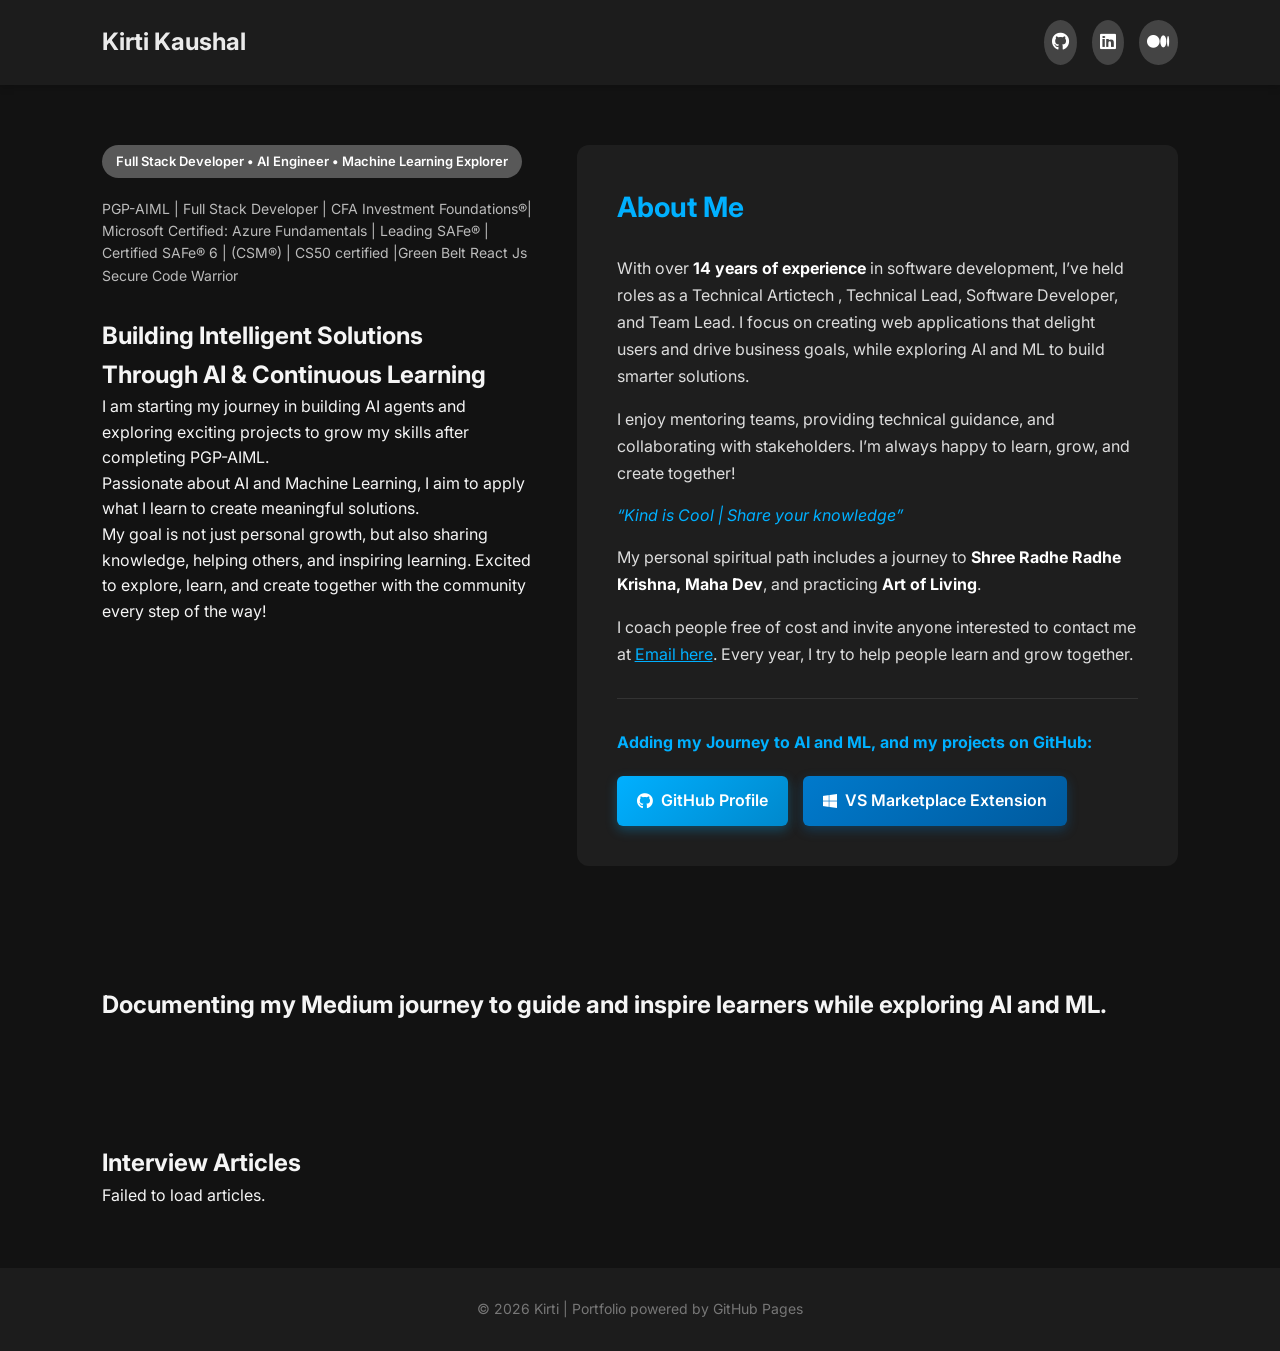
==== index.html @ 53bd402a "Fix formatting issues in index.html paragraphs" ====
<!DOCTYPE html>
<html lang="en">
<head>
<meta charset="UTF-8">
  <meta name="viewport" content="width=device-width, initial-scale=1.0">
  
  <title>Kirti Kaushal | AI & ML Portfolio | PGP-AIML | Full Stack Developer</title>
  
  <!-- SEO Meta Tags -->
  <meta name="description" content="Kirti Kaushal – AI & ML enthusiast, PGP-AIML graduate, and Full Stack Developer. Exploring AI agents, web development, and helping others grow through knowledge sharing.">
  <meta name="keywords" content="AI, Machine Learning, PGP-AIML, Full Stack Developer, Web Development, Technical Lead, Mentorship, Kirti Kaushal, AI Projects, Medium Articles, CFA, Azure, Agile, Learning">
  <meta name="author" content="Kirti Kaushal">

  <!-- Open Graph / Social Media -->
  <meta property="og:title" content="Kirti Kaushal | AI & ML Portfolio">
  <meta property="og:description" content="Exploring AI and ML, building intelligent solutions, sharing knowledge, and helping others grow.">
  <meta property="og:type" content="website">
  <meta property="og:url" content="https://kirti.github.io/">
  <meta property="og:image" content="https://avatars.githubusercontent.com/u/119587?s=400&u=dc7ab57f514e2fbb6afa2cd9409fa76d24c3a8d2&v=4">

  <!-- Twitter Card -->
  <meta name="twitter:card" content="summary_large_image">
  <meta name="twitter:title" content="Kirti Kaushal | AI & ML Portfolio">
  <meta name="twitter:description" content="Exploring AI and ML, building intelligent solutions, sharing knowledge, and helping others grow.">
  <meta name="twitter:image" content="https://avatars.githubusercontent.com/u/119587?s=400&u=dc7ab57f514e2fbb6afa2cd9409fa76d24c3a8d2&v=4">

  <!-- Google Fonts -->
  <link href="https://fonts.googleapis.com/css2?family=Inter:wght@300;400;600;700&display=swap" rel="stylesheet">

  <!-- Font Awesome for Icons -->
  <link rel="stylesheet" href="https://cdnjs.cloudflare.com/ajax/libs/font-awesome/6.5.0/css/all.min.css">

  <!-- Favicon -->
  <link rel="icon" href="favicon.ico" type="image/x-icon">

  <!-- Canonical URL -->
  <link rel="canonical" href="https://kirti.github.io/">
  <link rel="stylesheet" href="style.css">
</head>
<body>

<header>
  <h1>Kirti Kaushal</h1>
  <div class="social-icons">
    <a href="https://github.com/kirti" target="_blank"><i class="fab fa-github"></i></a>
    <a href="https://www.linkedin.com/in/kirti3/" target="_blank"><i class="fab fa-linkedin"></i></a>
    <a href="https://medium.com/@kirtikau" target="_blank"><i class="fab fa-medium"></i></a>
  </div>
</header>

<!-- TOP SPLIT SECTION -->
<section class="top-section">

  <!-- LEFT SIDE: Certifications / Intro -->
  <div class="left-side">
    <div class="hero-badge"> Full Stack Developer • AI Engineer • Machine Learning Explorer</div>
    <div class="hero-subtitle">PGP-AIML | Full Stack Developer | CFA Investment Foundations®| Microsoft Certified: Azure Fundamentals | Leading SAFe® | Certified SAFe® 6 | (CSM®) | CS50 certified |Green Belt React Js Secure Code Warrior</div>
   <h2>
      Building Intelligent Solutions<br>
      Through AI & Continuous Learning
    </h2>
    <p>
      I am starting my journey in building AI agents and exploring exciting projects to grow my skills after completing PGP-AIML. </p>
      <p>Passionate about AI and Machine Learning, I aim to apply what I learn to create meaningful solutions.</p>
      <p>My goal is not just personal growth, but also sharing knowledge, helping others, and inspiring learning. 
        Excited to explore, learn, and create together with the community every step of the way!</p> 
  </div>

  <!-- RIGHT SIDE: About Me -->
  <div class="right-side about-section">
    <h2>About Me</h2>
    <p>With over <strong>14 years of experience</strong> in software development, I’ve held roles as a Technical Artictech , Technical Lead, Software Developer, and Team Lead. I focus on creating web applications that delight users and drive business goals, while exploring AI and ML to build smarter solutions.</p>
    
    <p>I enjoy mentoring teams, providing technical guidance, and collaborating with stakeholders. I’m always happy to learn, grow, and create together!</p>

    <p class="quote">“Kind is Cool | Share your knowledge”</p>

    <p>My personal spiritual path includes a journey to <strong>Shree Radhe Radhe Krishna, Maha Dev</strong>, and practicing <strong>Art of Living</strong>. </p>
    <p>I coach people free of cost and invite anyone interested to contact me at <a href="mailto:kirtikau30@gmail.com" style="color:#00b0ff;">Email here</a>. Every year, I try to help people learn and grow together.</p>

    <div style="margin-top: 30px; padding-top: 30px; border-top: 1px solid #333;">
        <p style="margin-bottom: 20px; color: #ddd;">
            <strong style="color: #00b0ff;">Adding my Journey to AI and ML, and my projects on GitHub:</strong>
        </p>
        <div style="display: flex; gap: 15px; flex-wrap: wrap;">
            <a href="https://github.com/kirti" target="_blank" style="
                display: inline-flex;
                align-items: center;
                gap: 8px;
                padding: 12px 20px;
                background: linear-gradient(135deg, #00b0ff, #0088cc);
                color: white;
                text-decoration: none;
                border-radius: 6px;
                font-weight: 600;
                transition: 0.3s ease;
                box-shadow: 0 4px 12px rgba(0, 176, 255, 0.3);
            " 
            onmouseover="this.style.transform='translateY(-3px)'; this.style.boxShadow='0 6px 16px rgba(0, 176, 255, 0.5)';"
            onmouseout="this.style.transform='translateY(0)'; this.style.boxShadow='0 4px 12px rgba(0, 176, 255, 0.3)';">
                <i class="fab fa-github"></i> GitHub Profile
            </a>
            <a href="https://marketplace.visualstudio.com/publishers/kirti3" target="_blank" style="
                display: inline-flex;
                align-items: center;
                gap: 8px;
                padding: 12px 20px;
                background: linear-gradient(135deg, #007acc, #005a9e);
                color: white;
                text-decoration: none;
                border-radius: 6px;
                font-weight: 600;
                transition: 0.3s ease;
                box-shadow: 0 4px 12px rgba(0, 122, 204, 0.3);
            "
            onmouseover="this.style.transform='translateY(-3px)'; this.style.boxShadow='0 6px 16px rgba(0, 122, 204, 0.5)';"
            onmouseout="this.style.transform='translateY(0)'; this.style.boxShadow='0 4px 12px rgba(0, 122, 204, 0.3)';">
                <i class="fab fa-windows"></i> VS Marketplace Extension
            </a>
        </div>
    </div>
   

  </div>

</section>

<section id="medium2">
  <h2>Documenting my Medium journey to guide and inspire learners while exploring AI and ML.
 </h2>
  <div class="articles" id="articles-learning">
    
  </div>
</section>

<!-- MEDIUM ARTICLES SECTION -->
<section id="medium">
  <h2>Interview Articles</h2>
  <div class="articles" id="articles">
    <div class="article-card">
      <h3><a href="https://kirtikau.medium.com/list/100-days-of-javascript-interview-prep-a-beginners-journey-6d895127c989" target="_blank">100 Days of JavaScript: Interview Prep - A Beginner's Journey</a></h3>
      <p>Published on: 20 Mar 2026</p>
    </div>
    <div class="article-card">
      <h3><a href="https://kirtikau.medium.com/list/explore-openai-chatgpt-nextjs-the-react-framework-953da44e71ce" target="_blank">Explore OpenAI ChatGPT and Next.js: The React Framework</a></h3>
      <p>Published on: 18 Mar 2026</p>
    </div>
  </div>
</section>

<footer>
  © 2026 Kirti | Portfolio powered by GitHub Pages
</footer>

<script>
  // Fetch Medium Articles via RSS2JSON
  fetch("https://api.rss2json.com/v1/api.json?rss_url=https://medium.com/feed/@kirtikau")
  .then(response => response.json())
  .then(data => {
    const container = document.getElementById("articles-learning");
    container.innerHTML = "";
    data.items.slice(0,5).forEach(post => {
      const article = document.createElement("div");
      article.classList.add("article-card");
      article.innerHTML = `
        <h3>${post.title}</h3>
        <p>${new Date(post.pubDate).toLocaleDateString()}</p>
        <a href="${post.link}" target="_blank">Read on Medium</a>
      `;
      container.appendChild(article);
    });
  })
  .catch(err => {
    document.getElementById("articles").innerHTML = "<p>Failed to load articles.</p>";
    console.log(err);
  });
</script>
</body>
</html>
---- style.css ----
* {
    margin: 0;
    padding: 0;
    box-sizing: border-box;
    font-family: 'Inter', sans-serif;
  }

  body {
    background-color: #121212;
    color: #f5f5f5;
    line-height: 1.6;
  }

  header {
    padding: 20px 8%;
    background: #1c1c1c;
    display: flex;
    justify-content: space-between;
    align-items: center;
    box-shadow: 0 2px 8px rgba(0,0,0,0.2);
  }

  header h1 {
    font-size: 24px;
    color: #eaeaea;
  }

  .social-icons {
    display: flex;
    gap: 15px;
  }

  .social-icons a {
    font-size: 18px;
    color: white;
    background: #444;
    padding: 8px;
    border-radius: 50%;
    transition: 0.3s ease;
  }

  .social-icons a:hover {
    background: #00b0ff;
    transform: scale(1.1);
  }

  /* SPLIT HERO + ABOUT */
  .top-section {
    display: flex;
    flex-wrap: wrap;
    padding: 60px 8%;
    gap: 40px;
  }

  .left-side {
    flex: 1;
    min-width: 280px;
  }

  .right-side {
    flex: 1.2;
    min-width: 300px;
    background: #1e1e1e;
    border-radius: 12px;
    padding: 40px;
  }

  .hero-badge {
    display: inline-block;
    background: #585858;
    color: #fff;
    padding: 6px 14px;
    font-size: 13px;
    border-radius: 20px;
    margin-bottom: 20px;
    font-weight: 600;
  }

  .hero h2 {
    font-size: 32px;
    margin-bottom: 20px;
    color: #00b0ff;
  }

  .hero p {
    font-size: 16px;
    color: #ddd;
    margin-bottom: 30px;
  }

  .about-section h2 {
    font-size: 28px;
    margin-bottom: 25px;
    color: #00b0ff;
  }

  .about-section p {
    font-size: 16px;
    color: #ddd;
    margin-bottom: 15px;
    line-height: 1.7;
  }

  .about-section strong {
    color: #fff;
  }

  .about-section .quote {
    font-style: italic;
    color: #00b0ff;
    margin: 15px 0;
  }

  /* MEDIUM ARTICLES */
  #medium, #medium2 {
    padding: 60px 8%;
  }

  #medium .articles, #medium2 .articles {
    display: grid;
    grid-template-columns: repeat(auto-fit, minmax(250px, 1fr));
    gap: 20px;
  }

  .article-card {
    background: #1e1e1e;
    padding: 20px;
    border-radius: 10px;
    transition: 0.3s;
    display: flex;
    flex-direction: column;
    justify-content: space-between;
  }

  .article-card:hover {
    transform: translateY(-5px);
    background: #262626;
  }

  .article-card h3 {
    font-size: 18px;
    margin-bottom: 10px;
    color: #fff;
  }
  .hero-subtitle {
        font-size: 14px;
        color: #bbb;
        margin-bottom: 30px;
        line-height: 1.6;
        font-weight: 400;
    }

  .article-card p {
    font-size: 14px;
    color: #ccc;
  }

  .article-card a {
    color: #00b0ff;
    text-decoration: none;
    font-weight: 500;
    margin-top: 10px;
  }

  footer {
    text-align: center;
    padding: 30px;
    background: #1c1c1c;
    font-size: 14px;
    color: #777;
  }

  @media(max-width: 900px){
    .top-section {
      flex-direction: column;
    }
    .right-side, .left-side {
      flex: 1 1 100%;
    }
  }
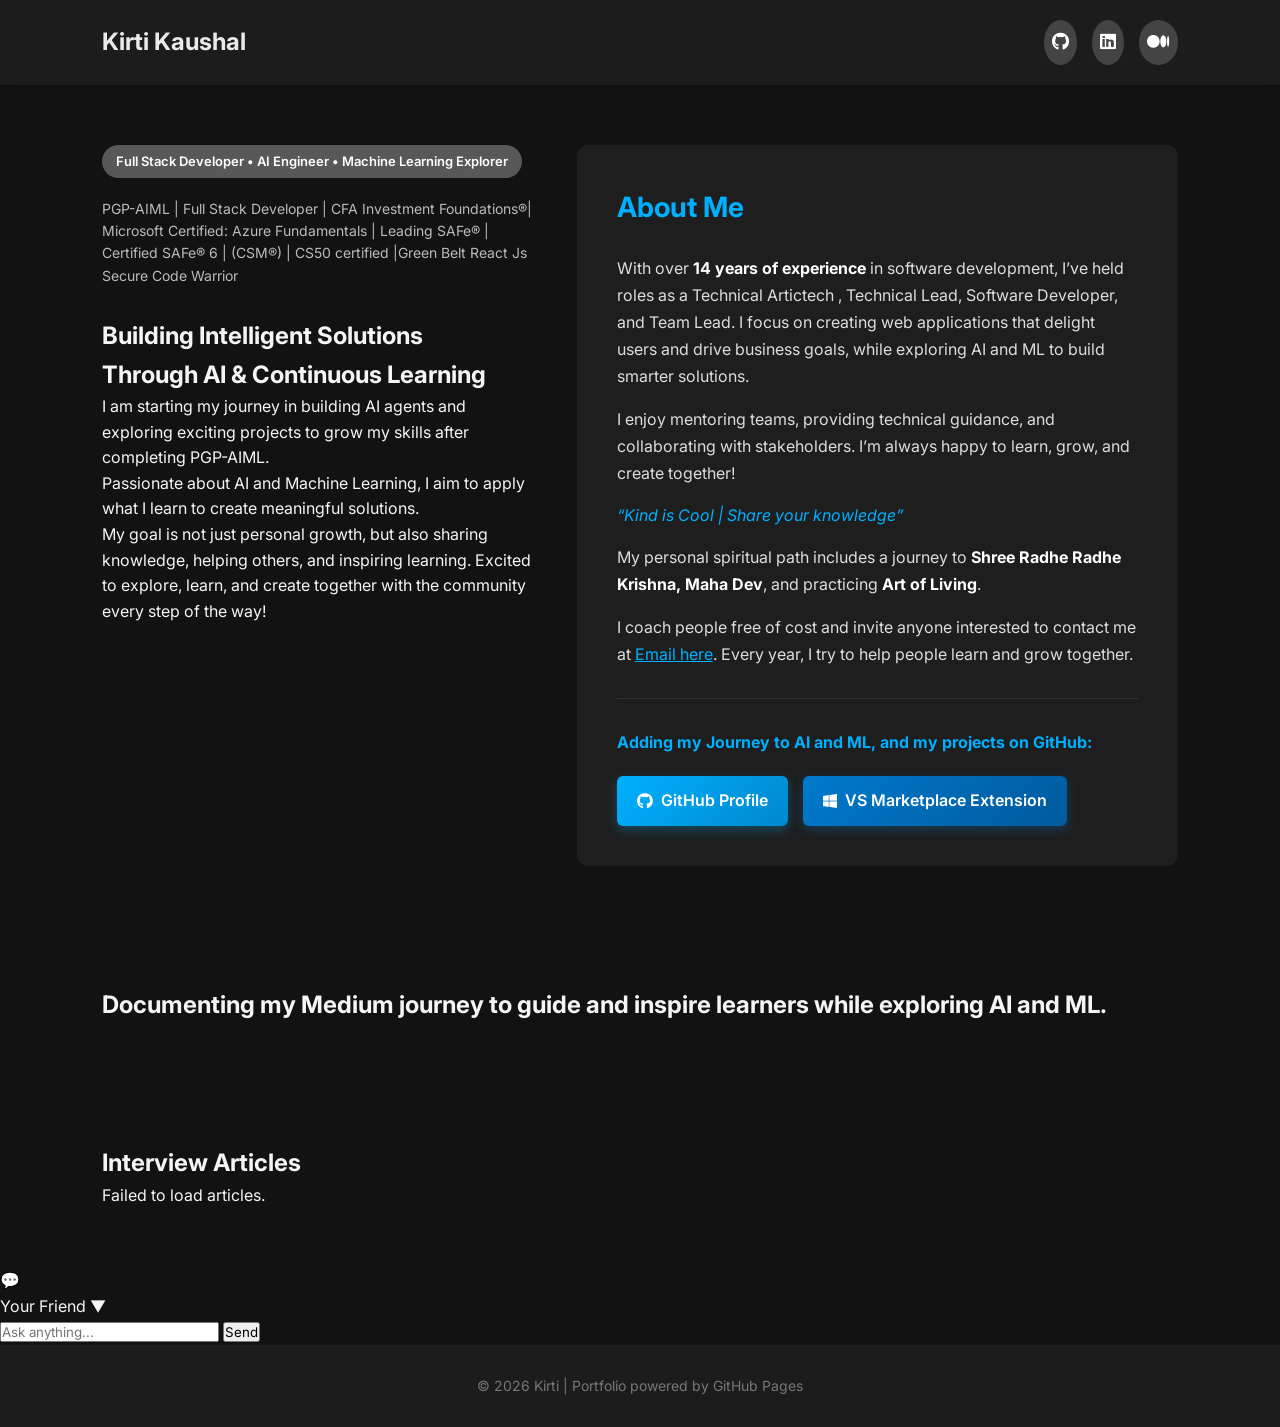
==== commit 95330a64: "Implement chat feature with button and popup Added a floating chat button and chat popup for user in" ====
--- a/index.html
+++ b/index.html
@@ -147,33 +147,27 @@
     </div>
   </div>
 </section>
+   <!-- Floating Chat Button -->
+  <div id="chat-button" onclick="toggleChat()">
+    💬
+  </div>
+
+  <!-- Chat Popup -->
+  <div id="chat-popup" class="chat-popup hidden">
+    <div class="chat-header" onclick="toggleChat()">
+      Your Friend  <span id="toggle-symbol">▼</span>
+    </div>
+    <div class="chat-body" id="chat-body"></div>
+    <div class="chat-input">
+      <input type="text" id="user-input" placeholder="Ask anything..." />
+      <button onclick="sendMessage()">Send</button>
+    </div>
+  </div>
 
 <footer>
   © 2026 Kirti | Portfolio powered by GitHub Pages
 </footer>
+<script src="script.js"></script>
 
-<script>
-  // Fetch Medium Articles via RSS2JSON
-  fetch("https://api.rss2json.com/v1/api.json?rss_url=https://medium.com/feed/@kirtikau")
-  .then(response => response.json())
-  .then(data => {
-    const container = document.getElementById("articles-learning");
-    container.innerHTML = "";
-    data.items.slice(0,5).forEach(post => {
-      const article = document.createElement("div");
-      article.classList.add("article-card");
-      article.innerHTML = `
-        <h3>${post.title}</h3>
-        <p>${new Date(post.pubDate).toLocaleDateString()}</p>
-        <a href="${post.link}" target="_blank">Read on Medium</a>
-      `;
-      container.appendChild(article);
-    });
-  })
-  .catch(err => {
-    document.getElementById("articles").innerHTML = "<p>Failed to load articles.</p>";
-    console.log(err);
-  });
-</script>
 </body>
 </html>
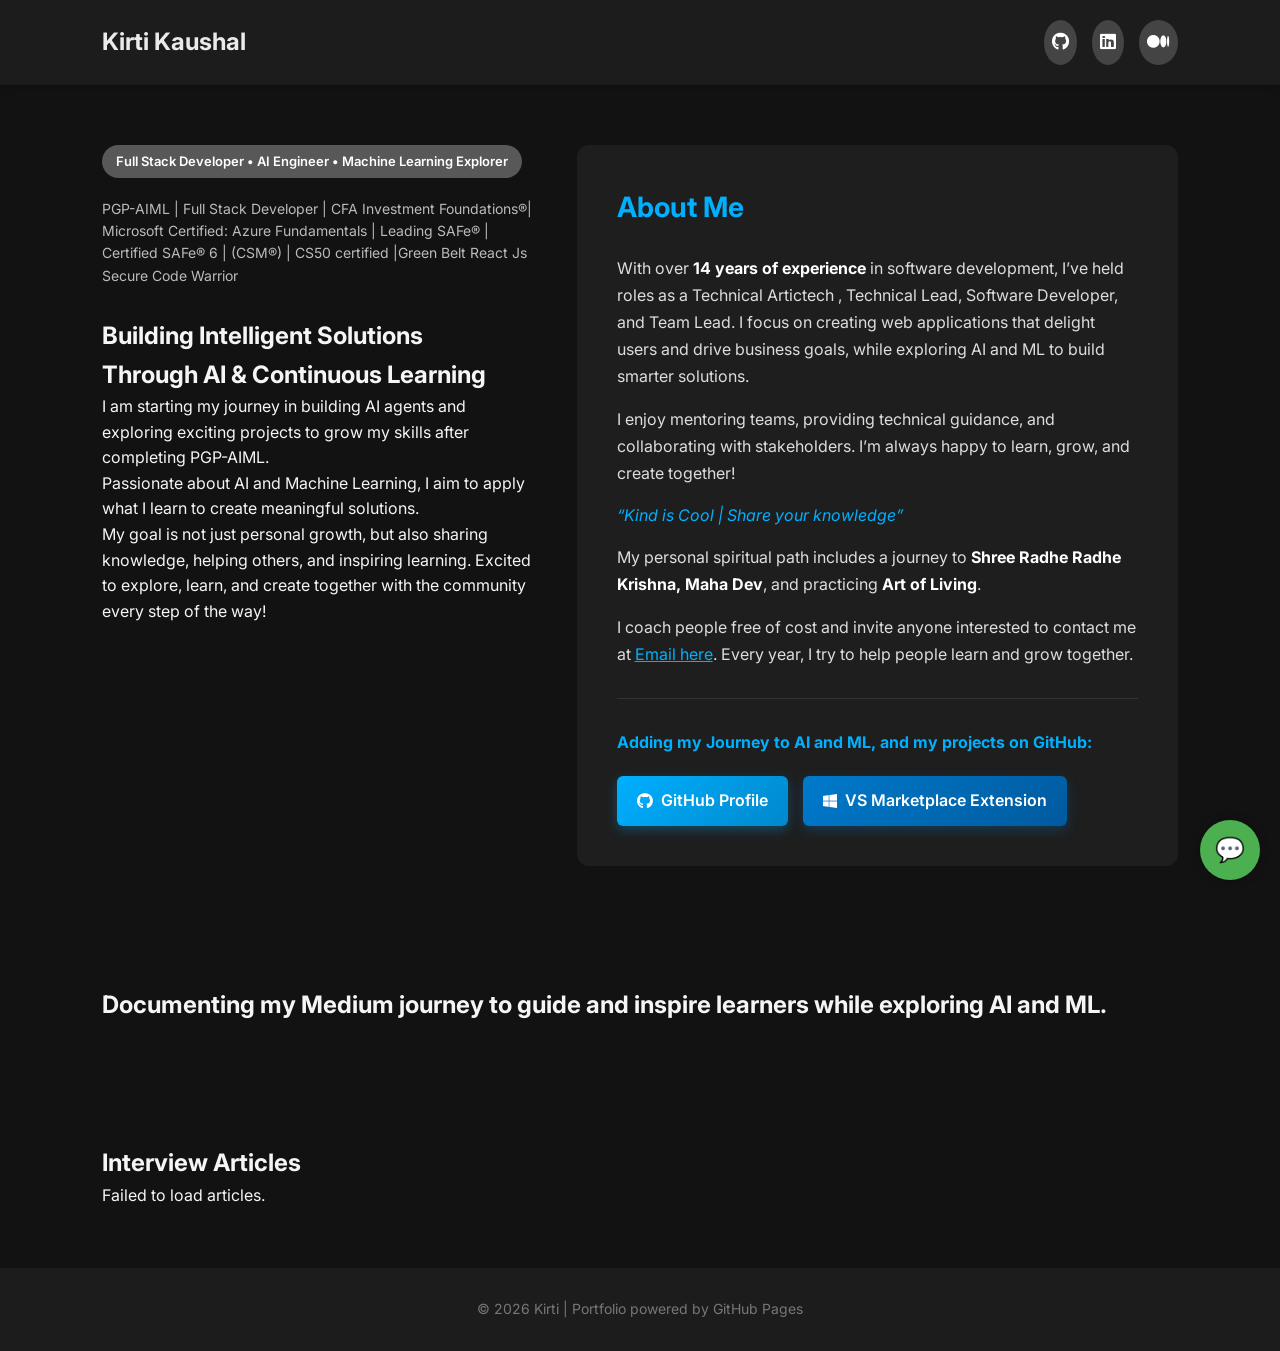
==== commit 5bc48adf: "Update chat header text to include '(Ask)'" ====
--- a/index.html
+++ b/index.html
@@ -155,7 +155,7 @@
   <!-- Chat Popup -->
   <div id="chat-popup" class="chat-popup hidden">
     <div class="chat-header" onclick="toggleChat()">
-      Your Friend  <span id="toggle-symbol">▼</span>
+      Your Friend(Ask)  <span id="toggle-symbol">▼</span>
     </div>
     <div class="chat-body" id="chat-body"></div>
     <div class="chat-input">
--- a/style.css
+++ b/style.css
@@ -179,3 +179,95 @@
       flex: 1 1 100%;
     }
   }
+  /* Floating Button */
+#chat-button {
+  position: fixed;
+  bottom: 20px;
+  right: 20px;
+  width: 60px;
+  height: 60px;
+  background-color: #4CAF50;
+  color: white;
+  border-radius: 50%;
+  text-align: center;
+  line-height: 60px;
+  font-size: 24px;
+  cursor: pointer;
+  box-shadow: 0 0 10px rgba(0,0,0,0.3);
+  z-index: 9999;
+}
+
+/* Chat Popup */
+.chat-popup {
+  position: fixed;
+  bottom: 90px; /* Above the button */
+  right: 20px;
+  width: 300px;
+  border: 1px solid #ccc;
+  background: white;
+  box-shadow: 0 0 10px rgba(0,0,0,0.3);
+  font-family: Arial, sans-serif;
+  border-radius: 10px 10px 0 0;
+  z-index: 9999;
+  display: flex;
+  flex-direction: column;
+}
+
+/* Hidden by default */
+.hidden {
+  display: none;
+}
+
+.chat-header {
+  background: #4CAF50;
+  color: white;
+  padding: 10px;
+  cursor: pointer;
+  user-select: none;
+  border-radius: 10px 10px 0 0;
+}
+
+.chat-body {
+  max-height: 250px;
+  overflow-y: auto;
+  padding: 10px;
+  border-top: 1px solid #ccc;
+  border-bottom: 1px solid #ccc;
+}
+
+.chat-input {
+  display: flex;
+  padding: 5px;
+  border-top: 1px solid #ccc;
+}
+
+.chat-input input {
+  flex: 1;
+  padding: 5px;
+  border-radius: 5px;
+  border: 1px solid #ccc;
+}
+
+.chat-input button {
+  padding: 5px 10px;
+  margin-left: 5px;
+  border-radius: 5px;
+  border: none;
+  background-color: #4CAF50;
+  color: white;
+  cursor: pointer;
+}
+
+.chat-input button:hover {
+  background-color: #45a049;
+}
+
+.user-msg { 
+  color: blue; 
+  margin: 5px 0; 
+}
+
+.ai-msg { 
+  color: green; 
+  margin: 5px 0; 
+}
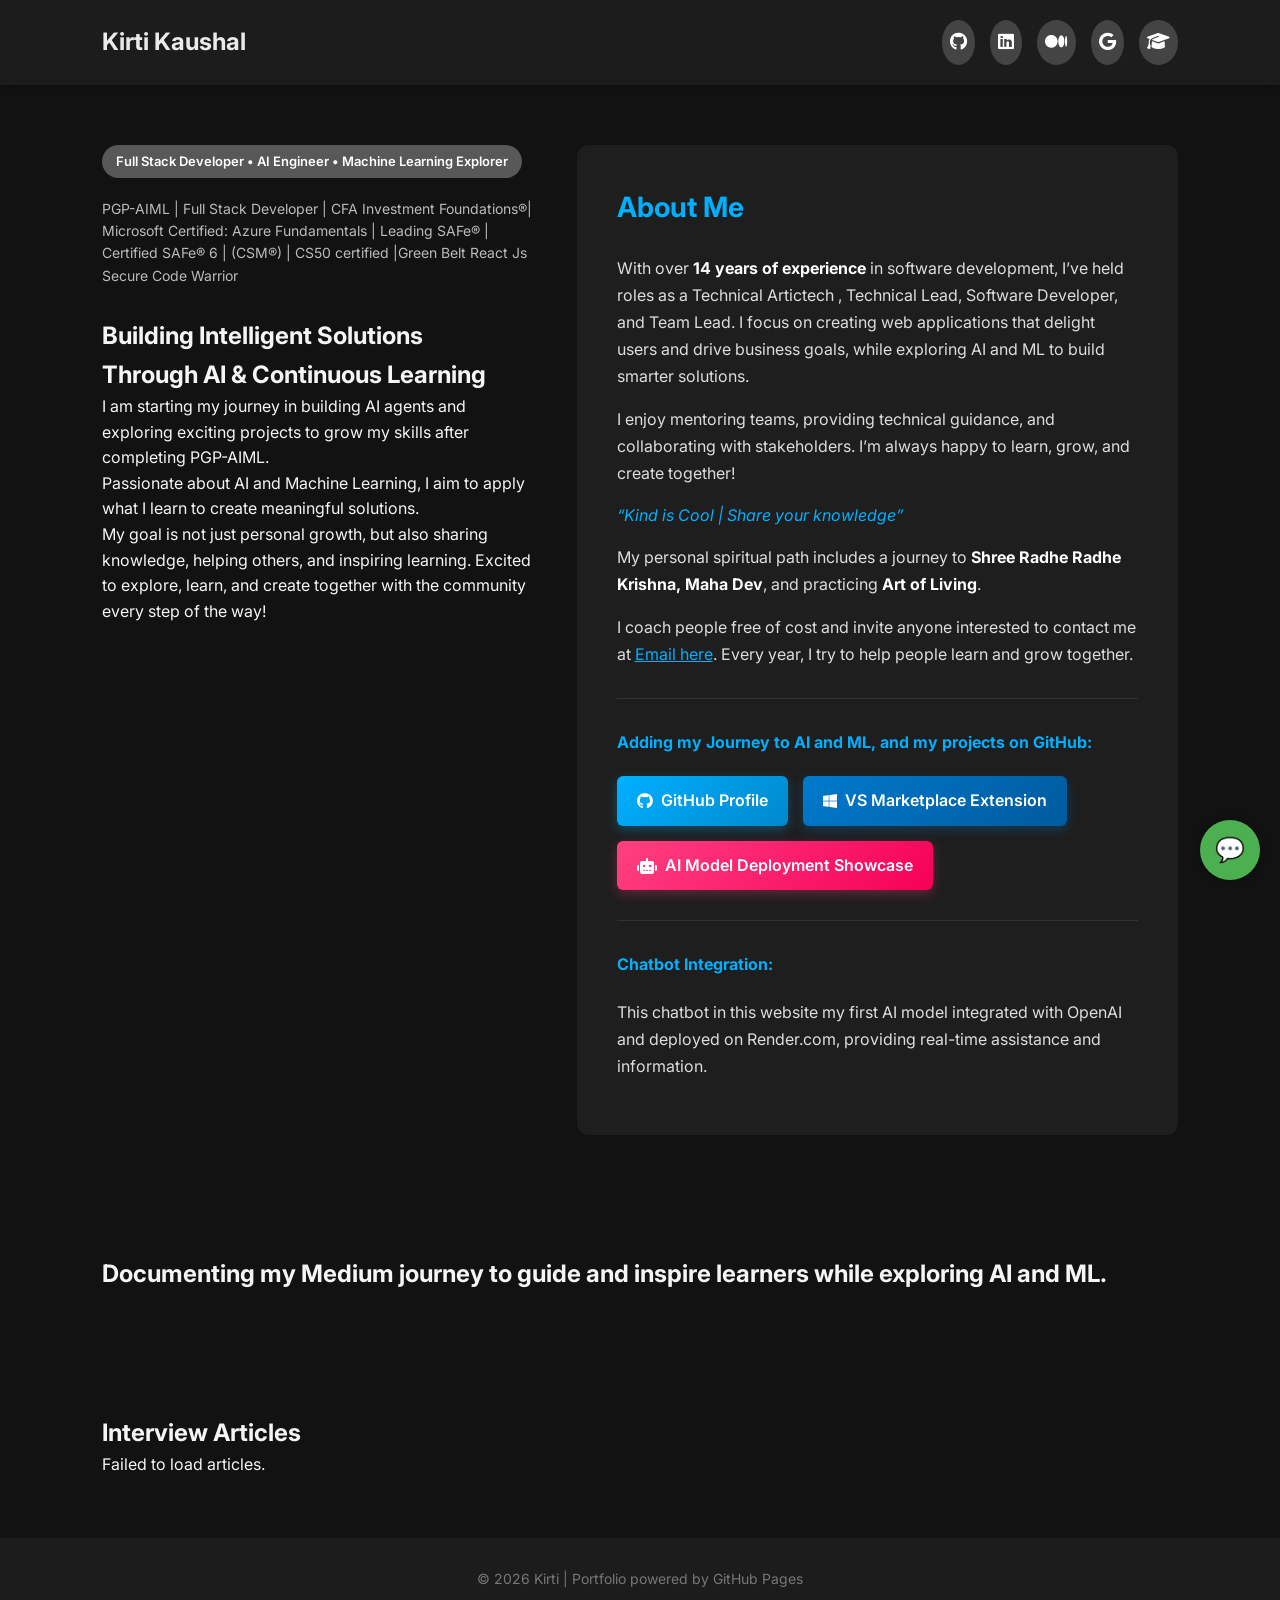
==== commit 76140aae: "Enhance social icons with aria-labels and new links Added aria-labels for accessibility and included" ====
--- a/index.html
+++ b/index.html
@@ -42,9 +42,13 @@
 <header>
   <h1>Kirti Kaushal</h1>
   <div class="social-icons">
-    <a href="https://github.com/kirti" target="_blank"><i class="fab fa-github"></i></a>
-    <a href="https://www.linkedin.com/in/kirti3/" target="_blank"><i class="fab fa-linkedin"></i></a>
-    <a href="https://medium.com/@kirtikau" target="_blank"><i class="fab fa-medium"></i></a>
+    <a href="https://github.com/kirti" target="_blank" aria-label="View my GitHub Profile"><i class="fab fa-github"></i></a>
+    <a href="https://www.linkedin.com/in/kirti3/" target="_blank" aria-label="View my LinkedIn Profile"><i class="fab fa-linkedin"></i></a>
+    <a href="https://medium.com/@kirtikau" target="_blank" aria-label="View my Medium Articles"><i class="fab fa-medium"></i></a>
+    <a href="https://g.dev/kirtikau" target="_blank" aria-label="View my Google Developer Profile"><i class="fab fa-google"></i></a>
+    <a href="https://olympus.mygreatlearning.com/eportfolio" target="_blank" aria-label="View my ePortfolio">
+    <i class="fas fa-graduation-cap"></i></a>
+
   </div>
 </header>
 
@@ -117,9 +121,32 @@
             onmouseout="this.style.transform='translateY(0)'; this.style.boxShadow='0 4px 12px rgba(0, 122, 204, 0.3)';">
                 <i class="fab fa-windows"></i> VS Marketplace Extension
             </a>
+
+            <a href="https://huggingface.co/spaces/kirti3/superkart-frontend" target="_blank" style="
+              display: inline-flex;
+              align-items: center;
+              gap: 8px;
+              padding: 12px 20px;
+              background: linear-gradient(135deg, #ff4081, #f50057);
+              color: white;
+              text-decoration: none;
+              border-radius: 6px;
+              font-weight: 600;
+              transition: 0.3s ease;
+              box-shadow: 0 4px 12px rgba(255, 64, 129, 0.3);
+            " 
+            onmouseover="this.style.transform='translateY(-3px)'; this.style.boxShadow='0 6px 16px rgba(255, 64, 129, 0.5)';"
+            onmouseout="this.style.transform='translateY(0)'; this.style.boxShadow='0 4px 12px rgba(255, 64, 129, 0.3)';">
+              <i class="fas fa-robot"></i> AI Model Deployment Showcase
+            </a>
         </div>
     </div>
-   
+  <div style="margin-top: 30px; padding-top: 30px; border-top: 1px solid #333;">
+    <p style="margin-bottom: 20px; color: #ddd;">
+      <strong style="color: #00b0ff;">Chatbot Integration:</strong>
+    </p>
+    <p>This chatbot in this website my first AI model integrated with OpenAI and deployed on Render.com, providing real-time assistance and information.</p>
+  </div>
 
   </div>
 
--- a/style.css
+++ b/style.css
@@ -267,7 +267,7 @@
   margin: 5px 0; 
 }
 
-.ai-msg { 
+.bot-msg { 
   color: green; 
   margin: 5px 0; 
 }
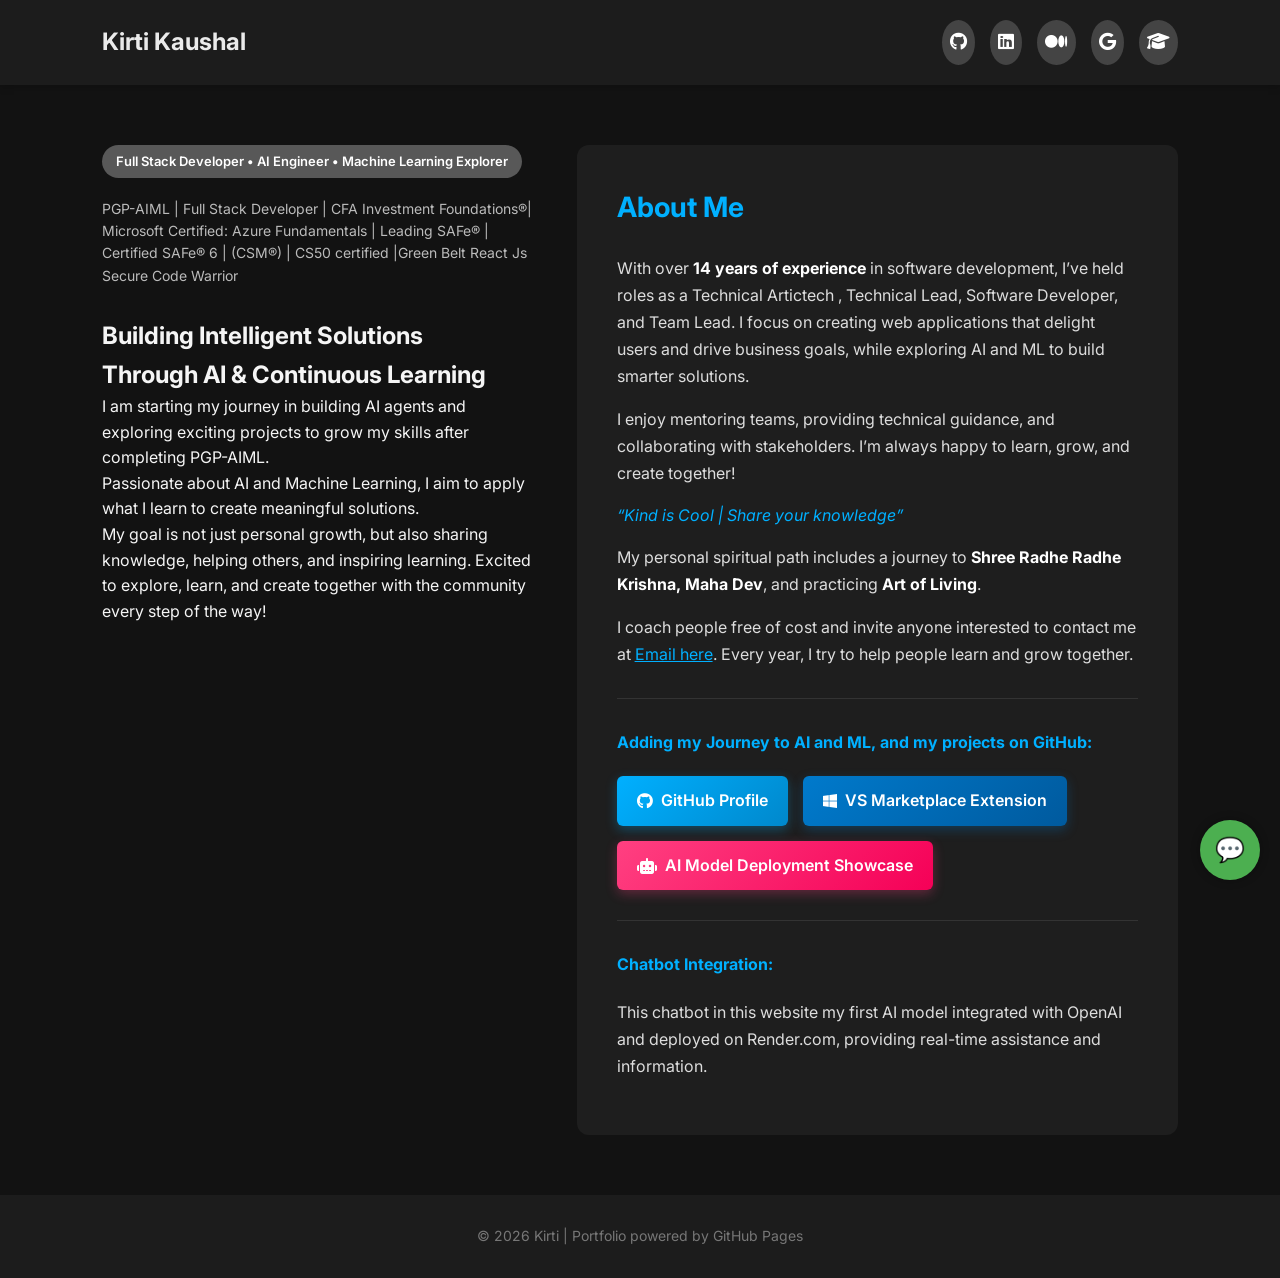
==== commit 98f81b6d: "Remove Medium articles section from index.html Removed Medium articles section and related content." ====
--- a/index.html
+++ b/index.html
@@ -152,28 +152,7 @@
 
 </section>
 
-<section id="medium2">
-  <h2>Documenting my Medium journey to guide and inspire learners while exploring AI and ML.
- </h2>
-  <div class="articles" id="articles-learning">
-    
-  </div>
-</section>
 
-<!-- MEDIUM ARTICLES SECTION -->
-<section id="medium">
-  <h2>Interview Articles</h2>
-  <div class="articles" id="articles">
-    <div class="article-card">
-      <h3><a href="https://kirtikau.medium.com/list/100-days-of-javascript-interview-prep-a-beginners-journey-6d895127c989" target="_blank">100 Days of JavaScript: Interview Prep - A Beginner's Journey</a></h3>
-      <p>Published on: 20 Mar 2026</p>
-    </div>
-    <div class="article-card">
-      <h3><a href="https://kirtikau.medium.com/list/explore-openai-chatgpt-nextjs-the-react-framework-953da44e71ce" target="_blank">Explore OpenAI ChatGPT and Next.js: The React Framework</a></h3>
-      <p>Published on: 18 Mar 2026</p>
-    </div>
-  </div>
-</section>
    <!-- Floating Chat Button -->
   <div id="chat-button" onclick="toggleChat()">
     💬
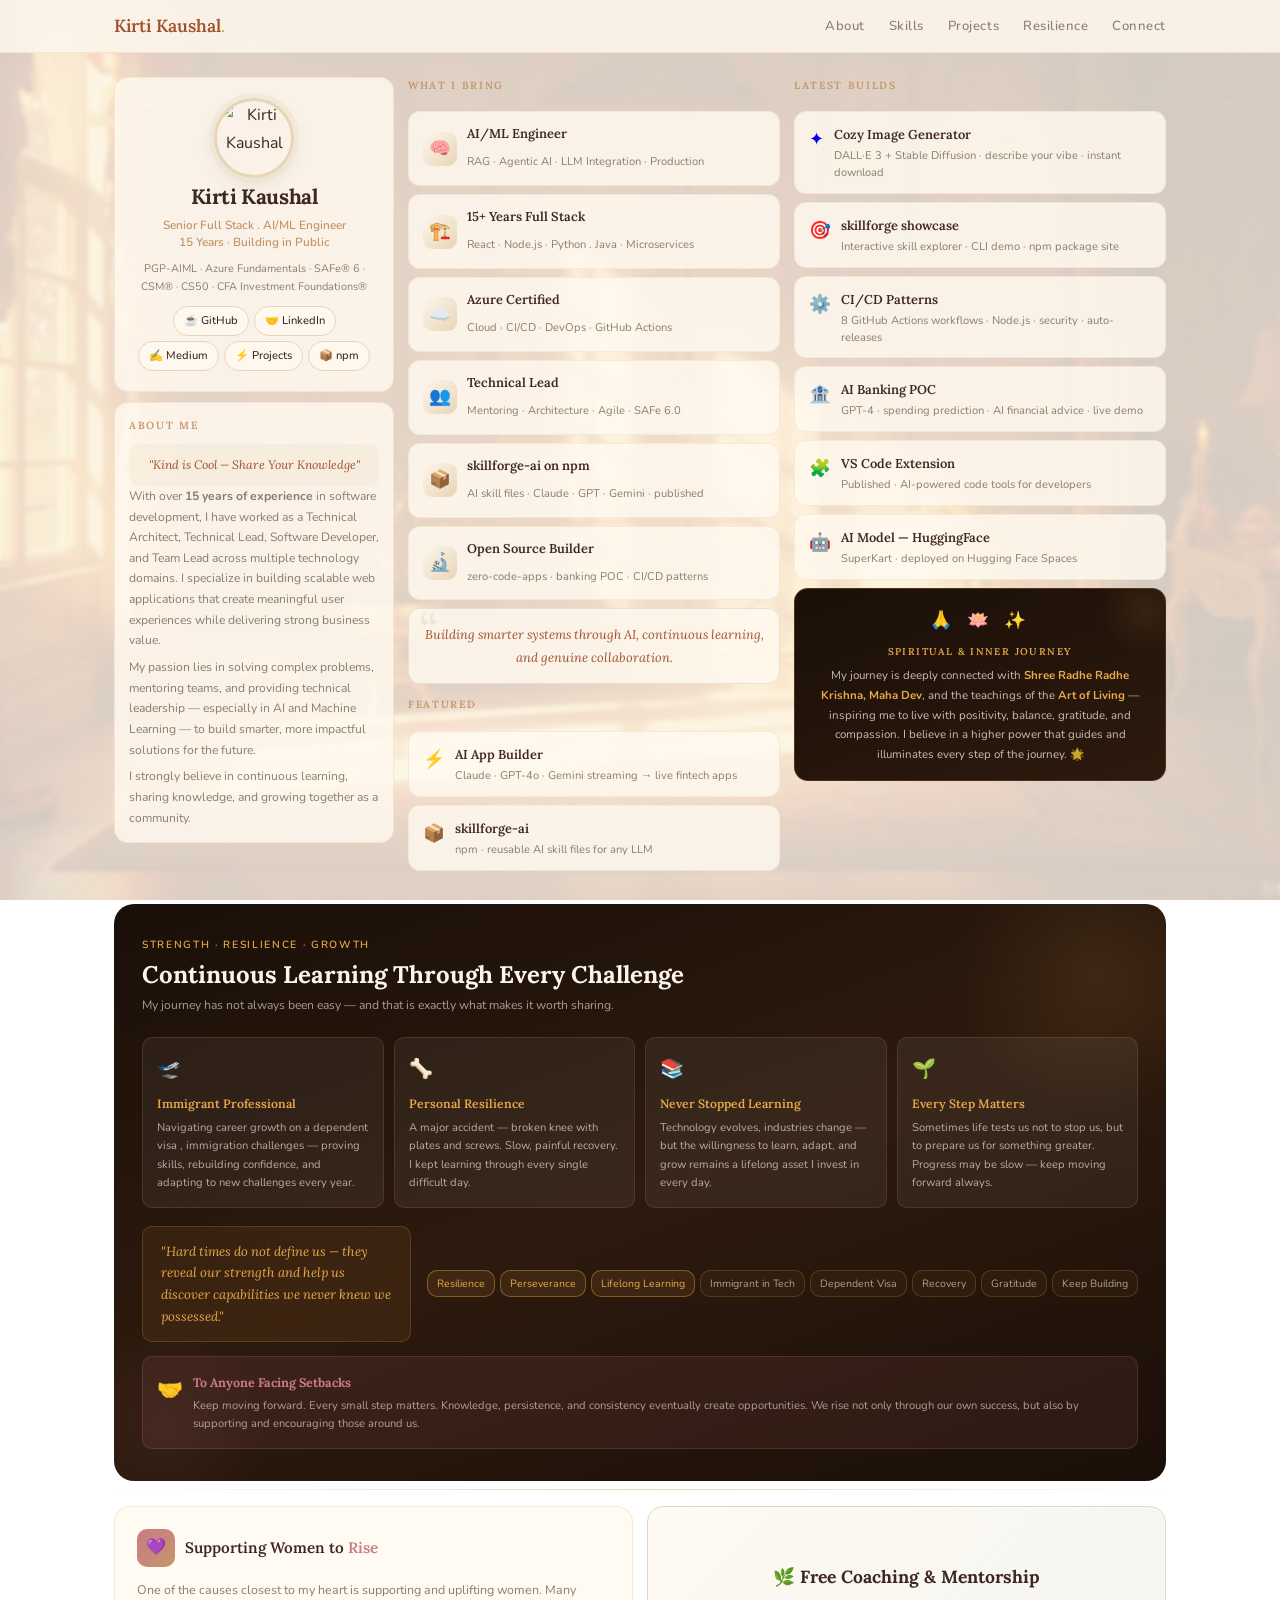
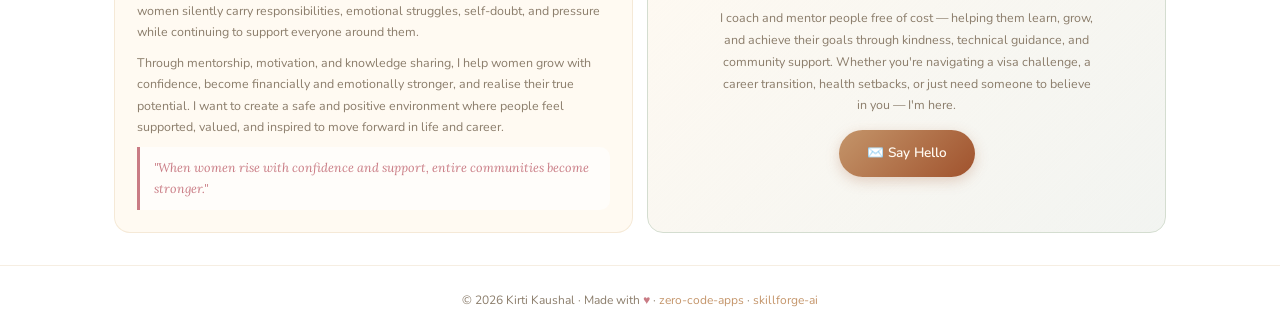
==== commit 3d8093aa: "Add files via upload" ====
--- a/index.html
+++ b/index.html
@@ -1,179 +1,401 @@
 <!DOCTYPE html>
 <html lang="en">
 <head>
-<meta charset="UTF-8">
+  <meta charset="UTF-8">
   <meta name="viewport" content="width=device-width, initial-scale=1.0">
-  
-  <title>Kirti Kaushal | AI & ML Portfolio | PGP-AIML | Full Stack Developer</title>
-  
-  <!-- SEO Meta Tags -->
-  <meta name="description" content="Kirti Kaushal – AI & ML enthusiast, PGP-AIML graduate, and Full Stack Developer. Exploring AI agents, web development, and helping others grow through knowledge sharing.">
-  <meta name="keywords" content="AI, Machine Learning, PGP-AIML, Full Stack Developer, Web Development, Technical Lead, Mentorship, Kirti Kaushal, AI Projects, Medium Articles, CFA, Azure, Agile, Learning">
-  <meta name="author" content="Kirti Kaushal">
-
-  <!-- Open Graph / Social Media -->
-  <meta property="og:title" content="Kirti Kaushal | AI & ML Portfolio">
-  <meta property="og:description" content="Exploring AI and ML, building intelligent solutions, sharing knowledge, and helping others grow.">
-  <meta property="og:type" content="website">
-  <meta property="og:url" content="https://kirti.github.io/">
-  <meta property="og:image" content="https://avatars.githubusercontent.com/u/119587?s=400&u=dc7ab57f514e2fbb6afa2cd9409fa76d24c3a8d2&v=4">
-
-  <!-- Twitter Card -->
-  <meta name="twitter:card" content="summary_large_image">
-  <meta name="twitter:title" content="Kirti Kaushal | AI & ML Portfolio">
-  <meta name="twitter:description" content="Exploring AI and ML, building intelligent solutions, sharing knowledge, and helping others grow.">
-  <meta name="twitter:image" content="https://avatars.githubusercontent.com/u/119587?s=400&u=dc7ab57f514e2fbb6afa2cd9409fa76d24c3a8d2&v=4">
-
-  <!-- Google Fonts -->
-  <link href="https://fonts.googleapis.com/css2?family=Inter:wght@300;400;600;700&display=swap" rel="stylesheet">
-
-  <!-- Font Awesome for Icons -->
-  <link rel="stylesheet" href="https://cdnjs.cloudflare.com/ajax/libs/font-awesome/6.5.0/css/all.min.css">
-
-  <!-- Favicon -->
-  <link rel="icon" href="favicon.ico" type="image/x-icon">
-
-  <!-- Canonical URL -->
-  <link rel="canonical" href="https://kirti.github.io/">
-  <link rel="stylesheet" href="style.css">
+  <title>Kirti Kaushal | Senior Full Stack . AI/ML Engineer · 15 Years</title>
+  <meta name="description" content="Senior AI/ML Engineer · Full Stack Developer · 15 Years · Building AI tools, npm packages, and open source projects. New Jersey, USA.">
+  <link rel="preconnect" href="https://fonts.googleapis.com">
+  <link rel="preconnect" href="https://fonts.gstatic.com" crossorigin>
+  <link href="https://fonts.googleapis.com/css2?family=Lora:ital,wght@0,400;0,500;0,600;0,700;1,400&family=Nunito:wght@300;400;500;600;700&display=swap" rel="stylesheet">
+  <style>
+    :root{
+      --cream:#FDF6EC;--warm:#FFF9F0;--latte:#E8D5B7;--caramel:#C4956A;
+      --cinnamon:#A0522D;--espresso:#3E2723;--honey:#E8A849;
+      --warm-gray:#8B7D6B;--rose:#C97B84;--sage:#A8B5A0;
+      --sage-light:#D4DDD0;--soft-shadow:rgba(62,39,35,0.08);
+    }
+    *{margin:0;padding:0;box-sizing:border-box;}
+    html{scroll-behavior:smooth;}
+    body{font-family:'Nunito',sans-serif;color:var(--espresso);line-height:1.8;overflow-x:hidden;}
+
+    .bg-fixed{position:fixed;inset:0;z-index:-2;background:url('cozy-bg.png') center/cover no-repeat fixed;}
+    .bg-fixed::after{content:'';position:absolute;inset:0;background:rgba(253,246,236,0.82);backdrop-filter:blur(2px);}
+    .fireflies{position:fixed;inset:0;z-index:-1;pointer-events:none;}
+    .firefly{position:absolute;width:6px;height:6px;background:var(--honey);border-radius:50%;filter:blur(2px);opacity:0;animation:glow-float 8s ease-in-out infinite;}
+    .firefly:nth-child(1){left:10%;top:20%;animation-delay:0s;}
+    .firefly:nth-child(2){left:70%;top:30%;animation-delay:2s;animation-duration:9s;}
+    .firefly:nth-child(3){left:40%;top:60%;animation-delay:4s;animation-duration:6s;}
+    .firefly:nth-child(4){left:85%;top:15%;animation-delay:1s;animation-duration:10s;}
+    @keyframes glow-float{0%,100%{opacity:0;transform:translateY(0) scale(0.5);}50%{opacity:0.85;transform:translateY(-40px) scale(1);}}
+
+    /* NAV */
+    nav{position:sticky;top:0;z-index:100;backdrop-filter:blur(24px);background:rgba(253,246,236,0.88);border-bottom:1px solid rgba(196,149,106,0.15);padding:10px 0;}
+    .container{max-width:1100px;margin:0 auto;padding:0 24px;}
+    nav .container{display:flex;justify-content:space-between;align-items:center;}
+    .nav-logo{font-family:'Lora',serif;font-size:1.1rem;font-weight:600;color:var(--cinnamon);text-decoration:none;}
+    .nav-logo span{color:var(--honey);}
+    .nav-links{display:flex;gap:24px;list-style:none;}
+    .nav-links a{text-decoration:none;color:var(--warm-gray);font-size:0.82rem;font-weight:500;letter-spacing:0.04em;transition:color .3s;position:relative;}
+    .nav-links a::after{content:'';position:absolute;bottom:-4px;left:0;width:0;height:2px;background:var(--caramel);border-radius:1px;transition:width .3s;}
+    .nav-links a:hover{color:var(--cinnamon);}
+    .nav-links a:hover::after{width:100%;}
+    .menu-toggle{display:none;background:none;border:none;cursor:pointer;padding:8px;}
+    .menu-toggle span{display:block;width:20px;height:2px;background:var(--espresso);margin:4px 0;border-radius:2px;}
+
+    /* DIVIDER */
+    .divider{border:none;height:1px;background:linear-gradient(90deg,transparent,var(--latte),transparent);margin:8px 0;}
+
+    /* SHARED CARD */
+    .card{background:rgba(255,249,240,0.82);border:1px solid rgba(232,213,183,0.45);border-radius:14px;padding:16px;}
+    .card:hover{border-color:var(--caramel);transform:translateY(-1px);transition:all .25s;}
+    .sec-label{font-family:'Lora',serif;font-size:0.65rem;font-weight:600;letter-spacing:0.16em;text-transform:uppercase;color:var(--caramel);margin-bottom:8px;}
+
+    /* ═══ TOP: 3 COLUMNS ═══ */
+    .top-grid{display:grid;grid-template-columns:280px 1fr 1fr;gap:14px;padding:24px 0 16px;}
+
+    /* COL 1 — Identity */
+    .col1{display:flex;flex-direction:column;gap:10px;}
+    .identity-card{background:rgba(255,249,240,0.82);border:1px solid rgba(232,213,183,0.45);border-radius:14px;padding:20px;text-align:center;display:flex;flex-direction:column;align-items:center;gap:8px;}
+    .hero-avatar{width:80px;height:80px;border-radius:50%;object-fit:cover;border:3px solid var(--latte);box-shadow:0 0 0 5px rgba(232,213,183,0.25),0 8px 20px var(--soft-shadow);}
+    .hero-name{font-family:'Lora',serif;font-size:1.3rem;font-weight:700;color:var(--espresso);letter-spacing:-0.02em;line-height:1.1;}
+    .hero-tagline{font-size:0.74rem;color:var(--caramel);font-weight:600;line-height:1.5;}
+    .hero-certs{font-size:0.68rem;color:var(--warm-gray);line-height:1.65;}
+    .social-links{display:flex;flex-wrap:wrap;justify-content:center;gap:5px;margin-top:2px;}
+    .social-links a{display:inline-flex;align-items:center;gap:4px;text-decoration:none;font-size:0.7rem;font-weight:500;color:var(--espresso);background:rgba(255,249,240,0.9);border:1px solid var(--latte);padding:4px 10px;border-radius:20px;transition:all .2s;}
+    .social-links a:hover{background:var(--latte);border-color:var(--caramel);}
+    .about-card{background:rgba(255,249,240,0.82);border:1px solid rgba(232,213,183,0.45);border-radius:14px;padding:14px;}
+    .about-card p{font-size:0.76rem;color:var(--warm-gray);line-height:1.7;margin-bottom:6px;}
+    .about-card p:last-child{margin-bottom:0;}
+    .identity-quote{font-family:'Lora',serif;font-style:italic;font-size:0.76rem;color:var(--cinnamon);background:rgba(232,213,183,0.2);border-radius:10px;padding:10px 12px;text-align:center;}
+    .spiritual-dark{background:linear-gradient(160deg,#1a0f08,#2d1a0e);border:1px solid rgba(232,168,73,0.2);border-radius:14px;padding:16px;text-align:center;position:relative;overflow:hidden;}
+    .spiritual-dark::before{content:'';position:absolute;top:-30px;right:-30px;width:100px;height:100px;background:radial-gradient(circle,rgba(232,168,73,0.1),transparent 65%);border-radius:50%;}
+    .spiritual-dark .s-emoji{font-size:1.1rem;letter-spacing:5px;margin-bottom:6px;position:relative;z-index:1;}
+    .spiritual-dark .s-label{font-family:'Lora',serif;font-size:0.62rem;font-weight:600;letter-spacing:0.14em;text-transform:uppercase;color:var(--honey);margin-bottom:6px;position:relative;z-index:1;}
+    .spiritual-dark p{font-size:0.72rem;color:rgba(253,246,236,0.75);line-height:1.7;position:relative;z-index:1;}
+
+    /* COL 2 — Skills */
+    .col2{display:flex;flex-direction:column;gap:8px;}
+    .highlight-item{background:rgba(255,249,240,0.82);border:1px solid rgba(232,213,183,0.4);border-radius:12px;padding:10px 14px;display:flex;align-items:center;gap:10px;transition:all .2s;}
+    .highlight-item:hover{background:var(--latte);border-color:var(--caramel);}
+    .highlight-icon{font-size:1.1rem;width:34px;height:34px;display:flex;align-items:center;justify-content:center;background:linear-gradient(135deg,var(--cream),var(--latte));border-radius:9px;flex-shrink:0;}
+    .highlight-item h4{font-family:'Lora',serif;font-size:0.8rem;font-weight:600;color:var(--espresso);margin-bottom:1px;}
+    .highlight-item span{font-size:0.7rem;color:var(--warm-gray);}
+    .skills-quote{background:rgba(255,249,240,0.82);border:1px solid rgba(168,181,160,0.3);border-radius:12px;padding:14px;text-align:center;position:relative;}
+    .skills-quote::before{content:'\201C';font-family:'Lora',serif;font-size:3rem;color:var(--sage);opacity:0.2;position:absolute;top:-2px;left:10px;line-height:1;}
+    .skills-quote p{font-family:'Lora',serif;font-style:italic;font-size:0.8rem;color:var(--cinnamon);}
+
+    /* COL 3 — Projects */
+    .col3{display:flex;flex-direction:column;gap:8px;}
+    .project-card{background:rgba(255,249,240,0.82);border:1px solid rgba(232,213,183,0.4);border-radius:12px;padding:11px 14px;transition:all .2s;text-decoration:none;display:flex;align-items:flex-start;gap:10px;}
+    .project-card:hover{transform:translateY(-2px);box-shadow:0 6px 20px var(--soft-shadow);border-color:var(--caramel);}
+    .project-card .picon{font-size:1.1rem;flex-shrink:0;margin-top:1px;}
+    .project-card h4{font-family:'Lora',serif;font-size:0.8rem;font-weight:600;color:var(--espresso);margin-bottom:2px;}
+    .project-card p{font-size:0.7rem;color:var(--warm-gray);line-height:1.5;}
+
+    /* ═══ MIDDLE: RESILIENCE full width ═══ */
+    .resilience-full{background:linear-gradient(160deg,#1a0f08,#2d1a0e,#1a0f08);border-radius:20px;padding:32px 28px;position:relative;overflow:hidden;margin:8px 0;}
+    .resilience-full::before{content:'';position:absolute;top:-80px;right:-80px;width:300px;height:300px;background:radial-gradient(circle,rgba(232,168,73,0.1),transparent 65%);border-radius:50%;}
+    .resilience-full::after{content:'';position:absolute;bottom:-60px;left:-60px;width:220px;height:220px;background:radial-gradient(circle,rgba(201,123,132,0.08),transparent 65%);border-radius:50%;}
+    .res-label{font-size:0.65rem;font-weight:600;letter-spacing:0.16em;text-transform:uppercase;color:var(--honey);margin-bottom:6px;position:relative;z-index:1;}
+    .res-title{font-family:'Lora',serif;font-size:1.5rem;font-weight:700;color:#fdf6ec;margin-bottom:6px;line-height:1.2;position:relative;z-index:1;}
+    .res-intro{font-size:0.76rem;color:rgba(253,246,236,0.6);margin-bottom:20px;position:relative;z-index:1;}
+    .res-blocks{display:grid;grid-template-columns:repeat(4,1fr);gap:10px;margin-bottom:18px;position:relative;z-index:1;}
+    .res-block{background:rgba(253,246,236,0.06);border:1px solid rgba(232,168,73,0.15);border-radius:10px;padding:14px;transition:all .25s;}
+    .res-block:hover{background:rgba(253,246,236,0.09);border-color:rgba(232,168,73,0.3);}
+    .res-block-icon{font-size:1.2rem;margin-bottom:6px;display:block;}
+    .res-block h4{font-family:'Lora',serif;font-size:0.76rem;font-weight:600;color:var(--honey);margin-bottom:4px;}
+    .res-block p{font-size:0.7rem;color:rgba(253,246,236,0.65);line-height:1.65;}
+    .res-bottom{display:grid;grid-template-columns:1fr auto;gap:16px;align-items:center;position:relative;z-index:1;}
+    .res-quote{background:rgba(232,168,73,0.08);border:1px solid rgba(232,168,73,0.2);border-radius:10px;padding:14px 18px;}
+    .res-quote p{font-family:'Lora',serif;font-style:italic;font-size:0.82rem;color:var(--honey);line-height:1.65;}
+    .res-pills{display:flex;flex-wrap:wrap;gap:5px;}
+    .res-pill{font-size:0.66rem;padding:3px 9px;border-radius:10px;border:1px solid rgba(232,168,73,0.2);color:rgba(253,246,236,0.6);background:rgba(232,168,73,0.05);}
+    .res-pill.hi{border-color:rgba(232,168,73,0.4);color:var(--honey);background:rgba(232,168,73,0.1);}
+    .res-cta{background:rgba(201,123,132,0.1);border:1px solid rgba(201,123,132,0.2);border-radius:10px;padding:14px;display:flex;gap:10px;margin-top:14px;position:relative;z-index:1;}
+    .res-cta-icon{font-size:1.3rem;flex-shrink:0;}
+    .res-cta h4{font-family:'Lora',serif;font-size:0.78rem;color:var(--rose);margin-bottom:3px;}
+    .res-cta p{font-size:0.7rem;color:rgba(253,246,236,0.6);line-height:1.65;}
+
+    /* ═══ BOTTOM: 2 COLUMNS ═══ */
+    .bottom-grid{display:grid;grid-template-columns:1fr 1fr;gap:14px;padding:8px 0 32px;}
+    .uplift-card{background:rgba(255,249,240,0.82);border:1px solid rgba(232,213,183,0.45);border-radius:16px;padding:22px;height:100%;}
+    .uplift-header{display:flex;align-items:center;gap:10px;margin-bottom:12px;}
+    .uplift-icon{width:38px;height:38px;background:linear-gradient(135deg,var(--rose),var(--caramel));border-radius:10px;display:flex;align-items:center;justify-content:center;font-size:1rem;flex-shrink:0;}
+    .uplift-header h3{font-family:'Lora',serif;font-size:0.95rem;font-weight:600;color:var(--espresso);}
+    .uplift-header h3 span{color:var(--rose);}
+    .uplift-card p{font-size:0.78rem;color:var(--warm-gray);line-height:1.7;margin-bottom:10px;}
+    .uplift-quote{background:rgba(255,255,255,0.6);border-left:3px solid var(--rose);border-radius:0 10px 10px 0;padding:10px 14px;margin-top:10px;}
+    .uplift-quote p{font-family:'Lora',serif;font-style:italic;font-size:0.78rem;color:var(--rose);margin:0;}
+    .connect-card{background:linear-gradient(135deg,rgba(255,249,240,0.9),rgba(168,181,160,0.15));border:1px solid var(--sage-light);border-radius:16px;padding:28px;text-align:center;display:flex;flex-direction:column;align-items:center;justify-content:center;gap:14px;}
+    .connect-card h3{font-family:'Lora',serif;font-size:1.1rem;color:var(--espresso);}
+    .connect-card p{font-size:0.78rem;color:var(--warm-gray);line-height:1.75;max-width:380px;}
+    .btn-cozy{display:inline-flex;align-items:center;gap:8px;padding:11px 28px;background:linear-gradient(135deg,var(--caramel),var(--cinnamon));color:var(--warm);font-family:'Nunito',sans-serif;font-weight:600;font-size:0.85rem;text-decoration:none;border-radius:40px;transition:all .3s;box-shadow:0 4px 14px rgba(160,82,45,0.25);}
+    .btn-cozy:hover{transform:translateY(-2px);box-shadow:0 8px 24px rgba(160,82,45,0.35);}
+
+    /* FOOTER */
+    footer{padding:24px 0;text-align:center;border-top:1px solid rgba(232,213,183,0.4);}
+    footer p{font-size:0.75rem;color:var(--warm-gray);}
+    footer a{color:var(--caramel);text-decoration:none;}
+    footer .heart{color:var(--rose);}
+
+    /* REVEAL */
+    .reveal{opacity:0;transform:translateY(16px);transition:opacity .6s,transform .6s;}
+    .reveal.visible{opacity:1;transform:translateY(0);}
+
+    /* RESPONSIVE */
+    @media(max-width:960px){
+      .top-grid{grid-template-columns:1fr 1fr;} .col3{display:none;}
+      .res-blocks{grid-template-columns:1fr 1fr;}
+    }
+    @media(max-width:640px){
+      .top-grid{grid-template-columns:1fr;}
+      .bottom-grid{grid-template-columns:1fr;}
+      .res-blocks{grid-template-columns:1fr;}
+      .res-bottom{grid-template-columns:1fr;}
+      .menu-toggle{display:block;}
+      .nav-links{display:none;position:absolute;top:100%;left:0;right:0;background:rgba(253,246,236,0.97);backdrop-filter:blur(20px);flex-direction:column;padding:16px 24px;gap:12px;border-bottom:1px solid var(--latte);}
+      .nav-links.open{display:flex;}
+    }
+  </style>
 </head>
 <body>
 
-<header>
-  <h1>Kirti Kaushal</h1>
-  <div class="social-icons">
-    <a href="https://github.com/kirti" target="_blank" aria-label="View my GitHub Profile"><i class="fab fa-github"></i></a>
-    <a href="https://www.linkedin.com/in/kirti3/" target="_blank" aria-label="View my LinkedIn Profile"><i class="fab fa-linkedin"></i></a>
-    <a href="https://medium.com/@kirtikau" target="_blank" aria-label="View my Medium Articles"><i class="fab fa-medium"></i></a>
-    <a href="https://g.dev/kirtikau" target="_blank" aria-label="View my Google Developer Profile"><i class="fab fa-google"></i></a>
-    <a href="https://olympus.mygreatlearning.com/eportfolio" target="_blank" aria-label="View my ePortfolio">
-    <i class="fas fa-graduation-cap"></i></a>
-
+<div class="bg-fixed"></div>
+<div class="fireflies">
+  <div class="firefly"></div><div class="firefly"></div>
+  <div class="firefly"></div><div class="firefly"></div>
+</div>
+
+<!-- NAV -->
+<nav>
+  <div class="container">
+    <a href="#" class="nav-logo">Kirti Kaushal<span>.</span></a>
+    <button class="menu-toggle" onclick="document.querySelector('.nav-links').classList.toggle('open')" aria-label="Menu">
+      <span></span><span></span><span></span>
+    </button>
+    <ul class="nav-links">
+      <li><a href="#about">About</a></li>
+      <li><a href="#skills">Skills</a></li>
+      <li><a href="#projects">Projects</a></li>
+      <li><a href="#resilience">Resilience</a></li>
+      <li><a href="#connect">Connect</a></li>
+    </ul>
   </div>
-</header>
-
-<!-- TOP SPLIT SECTION -->
-<section class="top-section">
-
-  <!-- LEFT SIDE: Certifications / Intro -->
-  <div class="left-side">
-    <div class="hero-badge"> Full Stack Developer • AI Engineer • Machine Learning Explorer</div>
-    <div class="hero-subtitle">PGP-AIML | Full Stack Developer | CFA Investment Foundations®| Microsoft Certified: Azure Fundamentals | Leading SAFe® | Certified SAFe® 6 | (CSM®) | CS50 certified |Green Belt React Js Secure Code Warrior</div>
-   <h2>
-      Building Intelligent Solutions<br>
-      Through AI & Continuous Learning
-    </h2>
-    <p>
-      I am starting my journey in building AI agents and exploring exciting projects to grow my skills after completing PGP-AIML. </p>
-      <p>Passionate about AI and Machine Learning, I aim to apply what I learn to create meaningful solutions.</p>
-      <p>My goal is not just personal growth, but also sharing knowledge, helping others, and inspiring learning. 
-        Excited to explore, learn, and create together with the community every step of the way!</p> 
-  </div>
-
-  <!-- RIGHT SIDE: About Me -->
-  <div class="right-side about-section">
-    <h2>About Me</h2>
-    <p>With over <strong>14 years of experience</strong> in software development, I’ve held roles as a Technical Artictech , Technical Lead, Software Developer, and Team Lead. I focus on creating web applications that delight users and drive business goals, while exploring AI and ML to build smarter solutions.</p>
+</nav>
+
+<div class="container">
+
+  <!-- ═══════════ TOP 3 COLUMNS ═══════════ -->
+  <div class="top-grid">
+
+    <!-- COL 1: Identity + About + Quote + Spiritual -->
+    <div class="col1" id="about">
+
+      <div class="identity-card reveal">
+        <img src="https://avatars.githubusercontent.com/u/119587?s=400&u=dc7ab57f514e2fbb6afa2cd9409fa76d24c3a8d2&v=4" alt="Kirti Kaushal" class="hero-avatar">
+        <div class="hero-name">Kirti Kaushal</div>
+        <div class="hero-tagline">Senior Full Stack . AI/ML Engineer <br/>15 Years · Building in Public</div>
+        <div class="hero-certs">PGP-AIML · Azure Fundamentals · SAFe® 6 · CSM® · CS50 · CFA Investment Foundations®</div>
+        <div class="social-links">
+          <a href="https://github.com/kirti" target="_blank">☕ GitHub</a>
+          <a href="https://www.linkedin.com/in/kirti3/" target="_blank">🤝 LinkedIn</a>
+          <a href="https://medium.com/@kirtikau" target="_blank">✍️ Medium</a>
+          <a href="https://kirti.github.io/zero-code-apps/" target="_blank">⚡ Projects</a>
+          <a href="https://www.npmjs.com/package/skillforge-ai" target="_blank">📦 npm</a>
+        </div>
+      </div>
+
+      <div class="about-card reveal">
+        <div class="sec-label">About Me</div>
+        <div class="identity-quote reveal">"Kind is Cool — Share Your Knowledge"</div>
+        <p>With over <strong>15 years of experience</strong> in software development, I have worked as a Technical Architect, Technical Lead, Software Developer, and Team Lead across multiple technology domains. I specialize in building scalable web applications that create meaningful user experiences while delivering strong business value.</p>
+        <p>My passion lies in solving complex problems, mentoring teams, and providing technical leadership — especially in AI and Machine Learning — to build smarter, more impactful solutions for the future.</p>
+        <p>I strongly believe in continuous learning, sharing knowledge, and growing together as a community.</p>
+      </div>
+
+    </div><!-- /col1 -->
+
+    <!-- COL 2: Skills -->
+    <div class="col2" id="skills">
+      <div class="sec-label">What I Bring</div>
+
+      <div class="highlight-item reveal">
+        <div class="highlight-icon">🧠</div>
+        <div><h4>AI/ML Engineer</h4><span>RAG · Agentic AI · LLM Integration · Production</span></div>
+      </div>
+      <div class="highlight-item reveal">
+        <div class="highlight-icon">🏗️</div>
+        <div><h4>15+ Years Full Stack</h4><span>React · Node.js · Python . Java · Microservices</span></div>
+      </div>
+      <div class="highlight-item reveal">
+        <div class="highlight-icon">☁️</div>
+        <div><h4>Azure Certified</h4><span>Cloud · CI/CD · DevOps · GitHub Actions</span></div>
+      </div>
+      <div class="highlight-item reveal">
+        <div class="highlight-icon">👥</div>
+        <div><h4>Technical Lead</h4><span>Mentoring · Architecture · Agile · SAFe 6.0</span></div>
+      </div>
+      <div class="highlight-item reveal">
+        <div class="highlight-icon">📦</div>
+        <div><h4>skillforge-ai on npm</h4><span>AI skill files · Claude · GPT · Gemini · published</span></div>
+      </div>
+      <div class="highlight-item reveal">
+        <div class="highlight-icon">🔬</div>
+        <div><h4>Open Source Builder</h4><span>zero-code-apps · banking POC · CI/CD patterns</span></div>
+      </div>
+
+      <div class="skills-quote reveal">
+        <p>Building smarter systems through AI, continuous learning, and genuine collaboration.</p>
+      </div>
+
+      <!-- Mini projects in col 2 -->
+      <div class="sec-label" style="margin-top:4px;">Featured</div>
+      <a href="https://kirti.github.io/zero-code-apps/builder/" target="_blank" class="project-card reveal">
+        <span class="picon">⚡</span>
+        <div><h4>AI App Builder</h4><p>Claude · GPT-4o · Gemini streaming → live fintech apps</p></div>
+      </a>
+      <a href="https://www.npmjs.com/package/skillforge-ai" target="_blank" class="project-card reveal">
+        <span class="picon">📦</span>
+        <div><h4>skillforge-ai</h4><p>npm · reusable AI skill files for any LLM</p></div>
+      </a>
+    </div><!-- /col2 -->
+
+    <!-- COL 3: More Projects -->
+    <div class="col3" id="projects">
+      <div class="sec-label">Latest Builds</div>
+
+      <a href="https://kirti.github.io/zero-code-apps/cozy/" target="_blank" class="project-card reveal">
+        <span class="picon">✦</span>
+        <div><h4>Cozy Image Generator</h4><p>DALL·E 3 + Stable Diffusion · describe your vibe · instant download</p></div>
+      </a>
+      <a href="https://kirti.github.io/zero-code-apps/skillforge/" target="_blank" class="project-card reveal">
+        <span class="picon">🎯</span>
+        <div><h4>skillforge showcase</h4><p>Interactive skill explorer · CLI demo · npm package site</p></div>
+      </a>
+      <a href="https://kirti.github.io/github-actions-node-patterns/" target="_blank" class="project-card reveal">
+        <span class="picon">⚙️</span>
+        <div><h4>CI/CD Patterns</h4><p>8 GitHub Actions workflows · Node.js · security · auto-releases</p></div>
+      </a>
+      <a href="https://kirti.github.io/ai-banking-poc-frontend/" target="_blank" class="project-card reveal">
+        <span class="picon">🏦</span>
+        <div><h4>AI Banking POC</h4><p>GPT-4 · spending prediction · AI financial advice · live demo</p></div>
+      </a>
+      <a href="https://marketplace.visualstudio.com/publishers/kirti3" target="_blank" class="project-card reveal">
+        <span class="picon">🧩</span>
+        <div><h4>VS Code Extension</h4><p>Published · AI-powered code tools for developers</p></div>
+      </a>
+      <a href="https://huggingface.co/spaces/kirti3/superkart-frontend" target="_blank" class="project-card reveal">
+        <span class="picon">🤖</span>
+        <div><h4>AI Model — HuggingFace</h4><p>SuperKart · deployed on Hugging Face Spaces</p></div>
+      </a>
+       <div class="spiritual-dark reveal">
+        <div class="s-emoji">🙏 🪷 ✨</div>
+        <div class="s-label">Spiritual &amp; Inner Journey</div>
+        <p>My journey is deeply connected with <strong style="color:var(--honey);">Shree Radhe Radhe Krishna, Maha Dev</strong>, and the teachings of the <strong style="color:var(--honey);">Art of Living</strong> — inspiring me to live with positivity, balance, gratitude, and compassion. I believe in a higher power that guides and illuminates every step of the journey. 🌟</p>
+      </div>
+    </div><!-- /col3 -->
     
-    <p>I enjoy mentoring teams, providing technical guidance, and collaborating with stakeholders. I’m always happy to learn, grow, and create together!</p>
-
-    <p class="quote">“Kind is Cool | Share your knowledge”</p>
-
-    <p>My personal spiritual path includes a journey to <strong>Shree Radhe Radhe Krishna, Maha Dev</strong>, and practicing <strong>Art of Living</strong>. </p>
-    <p>I coach people free of cost and invite anyone interested to contact me at <a href="mailto:kirtikau30@gmail.com" style="color:#00b0ff;">Email here</a>. Every year, I try to help people learn and grow together.</p>
-
-    <div style="margin-top: 30px; padding-top: 30px; border-top: 1px solid #333;">
-        <p style="margin-bottom: 20px; color: #ddd;">
-            <strong style="color: #00b0ff;">Adding my Journey to AI and ML, and my projects on GitHub:</strong>
-        </p>
-        <div style="display: flex; gap: 15px; flex-wrap: wrap;">
-            <a href="https://github.com/kirti" target="_blank" style="
-                display: inline-flex;
-                align-items: center;
-                gap: 8px;
-                padding: 12px 20px;
-                background: linear-gradient(135deg, #00b0ff, #0088cc);
-                color: white;
-                text-decoration: none;
-                border-radius: 6px;
-                font-weight: 600;
-                transition: 0.3s ease;
-                box-shadow: 0 4px 12px rgba(0, 176, 255, 0.3);
-            " 
-            onmouseover="this.style.transform='translateY(-3px)'; this.style.boxShadow='0 6px 16px rgba(0, 176, 255, 0.5)';"
-            onmouseout="this.style.transform='translateY(0)'; this.style.boxShadow='0 4px 12px rgba(0, 176, 255, 0.3)';">
-                <i class="fab fa-github"></i> GitHub Profile
-            </a>
-            <a href="https://marketplace.visualstudio.com/publishers/kirti3" target="_blank" style="
-                display: inline-flex;
-                align-items: center;
-                gap: 8px;
-                padding: 12px 20px;
-                background: linear-gradient(135deg, #007acc, #005a9e);
-                color: white;
-                text-decoration: none;
-                border-radius: 6px;
-                font-weight: 600;
-                transition: 0.3s ease;
-                box-shadow: 0 4px 12px rgba(0, 122, 204, 0.3);
-            "
-            onmouseover="this.style.transform='translateY(-3px)'; this.style.boxShadow='0 6px 16px rgba(0, 122, 204, 0.5)';"
-            onmouseout="this.style.transform='translateY(0)'; this.style.boxShadow='0 4px 12px rgba(0, 122, 204, 0.3)';">
-                <i class="fab fa-windows"></i> VS Marketplace Extension
-            </a>
-
-            <a href="https://huggingface.co/spaces/kirti3/superkart-frontend" target="_blank" style="
-              display: inline-flex;
-              align-items: center;
-              gap: 8px;
-              padding: 12px 20px;
-              background: linear-gradient(135deg, #ff4081, #f50057);
-              color: white;
-              text-decoration: none;
-              border-radius: 6px;
-              font-weight: 600;
-              transition: 0.3s ease;
-              box-shadow: 0 4px 12px rgba(255, 64, 129, 0.3);
-            " 
-            onmouseover="this.style.transform='translateY(-3px)'; this.style.boxShadow='0 6px 16px rgba(255, 64, 129, 0.5)';"
-            onmouseout="this.style.transform='translateY(0)'; this.style.boxShadow='0 4px 12px rgba(255, 64, 129, 0.3)';">
-              <i class="fas fa-robot"></i> AI Model Deployment Showcase
-            </a>
-        </div>
+
+  </div><!-- /top-grid -->
+
+  <!-- ═══════════ MIDDLE: RESILIENCE FULL WIDTH ═══════════ -->
+  <hr class="divider">
+
+  <div class="resilience-full reveal" id="resilience">
+    <div class="res-label">Strength · Resilience · Growth</div>
+    <div class="res-title">Continuous Learning Through Every Challenge</div>
+    <div class="res-intro">My journey has not always been easy — and that is exactly what makes it worth sharing.</div>
+
+    <div class="res-blocks">
+      <div class="res-block">
+        <span class="res-block-icon">🛫</span>
+        <h4>Immigrant Professional</h4>
+        <p>Navigating career growth on a dependent visa , immigration challenges — proving skills, rebuilding confidence, and adapting to new challenges every year.</p>
+      </div>
+      <div class="res-block">
+        <span class="res-block-icon">🦴</span>
+        <h4>Personal Resilience</h4>
+        <p>A major accident — broken knee with plates and screws. Slow, painful recovery. I kept learning through every single difficult day.</p>
+      </div>
+      <div class="res-block">
+        <span class="res-block-icon">📚</span>
+        <h4>Never Stopped Learning</h4>
+        <p>Technology evolves, industries change — but the willingness to learn, adapt, and grow remains a lifelong asset I invest in every day.</p>
+      </div>
+      <div class="res-block">
+        <span class="res-block-icon">🌱</span>
+        <h4>Every Step Matters</h4>
+        <p>Sometimes life tests us not to stop us, but to prepare us for something greater. Progress may be slow — keep moving forward always.</p>
+      </div>
     </div>
-  <div style="margin-top: 30px; padding-top: 30px; border-top: 1px solid #333;">
-    <p style="margin-bottom: 20px; color: #ddd;">
-      <strong style="color: #00b0ff;">Chatbot Integration:</strong>
-    </p>
-    <p>This chatbot in this website my first AI model integrated with OpenAI and deployed on Render.com, providing real-time assistance and information.</p>
-  </div>
-
-  </div>
-
-</section>
-
-
-   <!-- Floating Chat Button -->
-  <div id="chat-button" onclick="toggleChat()">
-    💬
-  </div>
-
-  <!-- Chat Popup -->
-  <div id="chat-popup" class="chat-popup hidden">
-    <div class="chat-header" onclick="toggleChat()">
-      Your Friend(Ask)  <span id="toggle-symbol">▼</span>
+
+    <div class="res-bottom">
+      <div class="res-quote">
+        <p>"Hard times do not define us — they reveal our strength and help us discover capabilities we never knew we possessed."</p>
+      </div>
+      <div class="res-pills">
+        <span class="res-pill hi">Resilience</span>
+        <span class="res-pill hi">Perseverance</span>
+        <span class="res-pill hi">Lifelong Learning</span>
+        <span class="res-pill">Immigrant in Tech</span>
+        <span class="res-pill">Dependent Visa</span>
+        <span class="res-pill">Recovery</span>
+        <span class="res-pill">Gratitude</span>
+        <span class="res-pill">Keep Building</span>
+      </div>
     </div>
-    <div class="chat-body" id="chat-body"></div>
-    <div class="chat-input">
-      <input type="text" id="user-input" placeholder="Ask anything..." />
-      <button onclick="sendMessage()">Send</button>
+
+    <div class="res-cta">
+      <div class="res-cta-icon">🤝</div>
+      <div>
+        <h4>To Anyone Facing Setbacks</h4>
+        <p>Keep moving forward. Every small step matters. Knowledge, persistence, and consistency eventually create opportunities. We rise not only through our own success, but also by supporting and encouraging those around us.</p>
+      </div>
     </div>
   </div>
 
+  <!-- ═══════════ BOTTOM: 2 COLUMNS ═══════════ -->
+  <hr class="divider">
+
+  <div class="bottom-grid">
+
+    <!-- LEFT: Supporting Women -->
+    <div class="uplift-card reveal" id="uplift">
+      <div class="uplift-header">
+        <div class="uplift-icon">💜</div>
+        <h3>Supporting Women to <span>Rise</span></h3>
+      </div>
+      <p>One of the causes closest to my heart is supporting and uplifting women. Many women silently carry responsibilities, emotional struggles, self-doubt, and pressure while continuing to support everyone around them.</p>
+      <p>Through mentorship, motivation, and knowledge sharing, I help women grow with confidence, become financially and emotionally stronger, and realise their true potential. I want to create a safe and positive environment where people feel supported, valued, and inspired to move forward in life and career.</p>
+      <div class="uplift-quote">
+        <p>"When women rise with confidence and support, entire communities become stronger."</p>
+      </div>
+    </div>
+
+    <!-- RIGHT: Connect -->
+    <div class="connect-card reveal" id="connect">
+      <h3>🌿 Free Coaching &amp; Mentorship</h3>
+      <p>I coach and mentor people free of cost — helping them learn, grow, and achieve their goals through kindness, technical guidance, and community support. Whether you're navigating a visa challenge, a career transition, health setbacks, or just need someone to believe in you — I'm here.</p>
+      <a href="mailto:kirtikau@gmail.com" class="btn-cozy">✉️ Say Hello</a>
+    </div>
+
+  </div><!-- /bottom-grid -->
+
+</div><!-- /container -->
+
 <footer>
-  © 2026 Kirti | Portfolio powered by GitHub Pages
+  <div class="container">
+    <p>© 2026 Kirti Kaushal · Made with <span class="heart">♥</span> · <a href="https://kirti.github.io/zero-code-apps/">zero-code-apps</a> · <a href="https://www.npmjs.com/package/skillforge-ai">skillforge-ai</a></p>
+  </div>
 </footer>
-<script src="script.js"></script>
-
+
+<script>
+  const observer = new IntersectionObserver(
+    entries => entries.forEach(e => { if(e.isIntersecting) e.target.classList.add('visible'); }),
+    { threshold: 0.08 }
+  );
+  document.querySelectorAll('.reveal').forEach(el => observer.observe(el));
+</script>
 </body>
 </html>
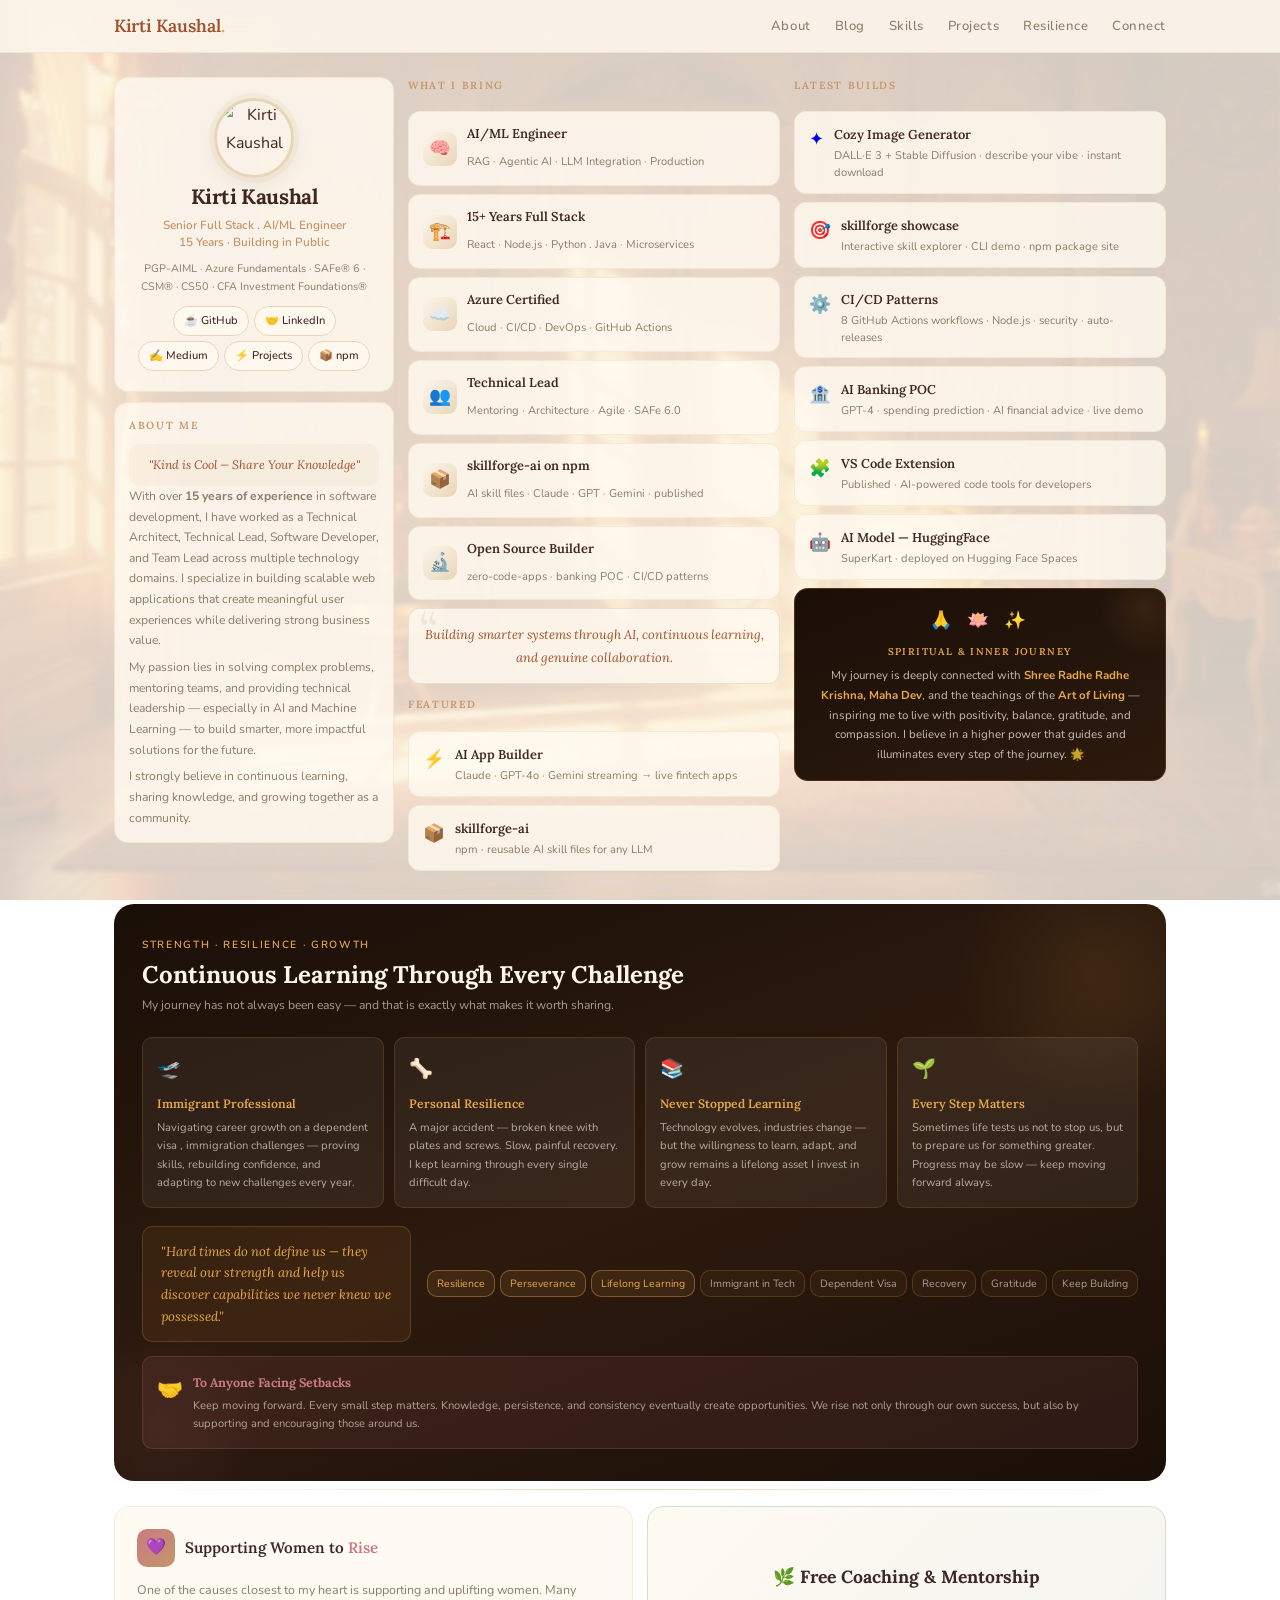
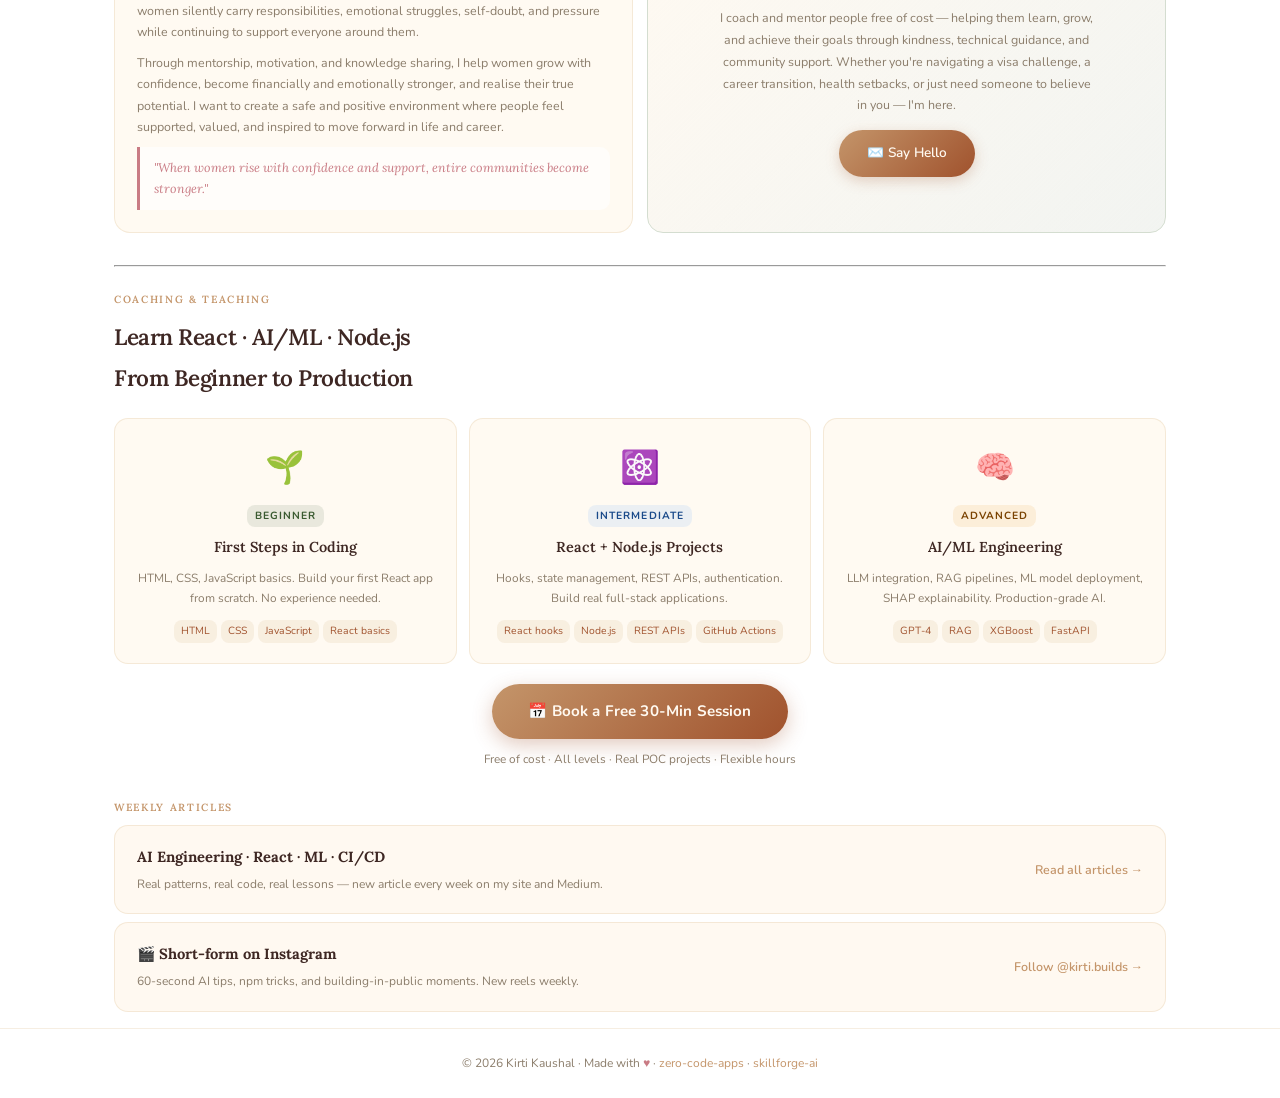
==== commit fc26205d: "articles, blogs updated for projcets" ====
--- a/index.html
+++ b/index.html
@@ -4,7 +4,35 @@
   <meta charset="UTF-8">
   <meta name="viewport" content="width=device-width, initial-scale=1.0">
   <title>Kirti Kaushal | Senior Full Stack . AI/ML Engineer · 15 Years</title>
-  <meta name="description" content="Senior AI/ML Engineer · Full Stack Developer · 15 Years · Building AI tools, npm packages, and open source projects. New Jersey, USA.">
+  <meta name="description" content="Senior AI/ML Engineer · Full Stack Developer · 15 Years · Building AI tools, npm packages, and open source projects. Coding instructor for beginners to advanced. New Jersey, USA.">
+  <meta name="keywords" content="AI ML engineer, React developer, LLM integration, GPT-4, skillforge-ai, npm package, GitHub Actions, fraud detection, coding instructor, React tutorial, AI tutorial, New Jersey">
+  <meta name="robots" content="index, follow">
+  <link rel="canonical" href="https://kirti.github.io/">
+  <meta property="og:title" content="Kirti Kaushal | Senior AI/ML Engineer · Coding Instructor">
+  <meta property="og:description" content="Senior AI/ML Engineer · 15 Years · Building AI tools and teaching React, Node.js, and ML engineering from beginner to advanced.">
+  <meta property="og:url" content="https://kirti.github.io/">
+  <meta property="og:type" content="website">
+  <meta property="og:image" content="https://avatars.githubusercontent.com/u/119587?s=400&u=dc7ab57f514e2fbb6afa2cd9409fa76d24c3a8d2&v=4">
+  <meta name="twitter:card" content="summary">
+  <meta name="twitter:title" content="Kirti Kaushal | AI/ML Engineer · Coding Instructor">
+  <meta name="twitter:description" content="Senior AI/ML Engineer teaching React, Node.js, and ML engineering. Free coaching sessions available.">
+  <script type="application/ld+json">
+  {
+    "@context": "https://schema.org",
+    "@type": "Person",
+    "name": "Kirti Kaushal",
+    "url": "https://kirti.github.io",
+    "sameAs": [
+      "https://www.linkedin.com/in/kirti3/",
+      "https://github.com/kirti",
+      "https://medium.com/@kirtikau",
+      "https://www.npmjs.com/~kirti3"
+    ],
+    "jobTitle": "Senior AI/ML Engineer",
+    "description": "Senior AI/ML Engineer and Full Stack Developer with 15 years experience. Coding instructor for React, Node.js, and ML engineering.",
+    "knowsAbout": ["React", "Node.js", "Machine Learning", "LLM Engineering", "GitHub Actions", "Python", "FastAPI"]
+  }
+  </script>
   <link rel="preconnect" href="https://fonts.googleapis.com">
   <link rel="preconnect" href="https://fonts.gstatic.com" crossorigin>
   <link href="https://fonts.googleapis.com/css2?family=Lora:ital,wght@0,400;0,500;0,600;0,700;1,400&family=Nunito:wght@300;400;500;600;700&display=swap" rel="stylesheet">
@@ -133,6 +161,27 @@
     .btn-cozy{display:inline-flex;align-items:center;gap:8px;padding:11px 28px;background:linear-gradient(135deg,var(--caramel),var(--cinnamon));color:var(--warm);font-family:'Nunito',sans-serif;font-weight:600;font-size:0.85rem;text-decoration:none;border-radius:40px;transition:all .3s;box-shadow:0 4px 14px rgba(160,82,45,0.25);}
     .btn-cozy:hover{transform:translateY(-2px);box-shadow:0 8px 24px rgba(160,82,45,0.35);}
 
+    /* TEACHING */
+    .teach-section{padding:24px 0 8px;}
+    .teach-grid{display:grid;grid-template-columns:1fr 1fr 1fr;gap:12px;margin-bottom:16px;}
+    .teach-card{background:rgba(255,249,240,0.82);border:1px solid rgba(232,213,183,0.45);border-radius:14px;padding:20px;text-align:center;display:flex;flex-direction:column;align-items:center;gap:8px;}
+    .teach-icon{font-size:2rem;}
+    .teach-level{font-size:0.65rem;font-weight:700;letter-spacing:0.1em;text-transform:uppercase;padding:2px 8px;border-radius:8px;}
+    .level-beginner{background:rgba(168,181,160,0.25);color:#3a5a30;}
+    .level-mid{background:rgba(88,166,255,0.12);color:#1a4a8a;}
+    .level-advanced{background:rgba(232,168,73,0.15);color:#7a4200;}
+    .teach-card h4{font-family:'Lora',serif;font-size:0.9rem;font-weight:600;color:var(--espresso);}
+    .teach-card p{font-size:0.74rem;color:var(--warm-gray);line-height:1.65;}
+    .teach-topics{display:flex;flex-wrap:wrap;gap:4px;justify-content:center;margin-top:4px;}
+    .teach-topic{font-size:0.65rem;background:rgba(232,213,183,0.3);color:var(--cinnamon);padding:2px 7px;border-radius:8px;}
+    .book-btn{display:inline-flex;align-items:center;gap:8px;padding:14px 36px;background:linear-gradient(135deg,var(--caramel),var(--cinnamon));color:#fff9f0;font-family:'Nunito',sans-serif;font-weight:700;font-size:0.95rem;text-decoration:none;border-radius:40px;transition:all .3s;box-shadow:0 6px 20px rgba(160,82,45,0.3);letter-spacing:0.01em;}
+    .book-btn:hover{transform:translateY(-2px);box-shadow:0 10px 28px rgba(160,82,45,0.4);}
+    .blog-strip{background:rgba(255,249,240,0.9);border:1px solid rgba(232,213,183,0.45);border-radius:14px;padding:18px 22px;display:flex;align-items:center;justify-content:space-between;gap:12px;flex-wrap:wrap;margin-bottom:8px;}
+    .blog-strip-left h4{font-family:'Lora',serif;font-size:0.92rem;color:var(--espresso);margin-bottom:3px;}
+    .blog-strip-left p{font-size:0.75rem;color:var(--warm-gray);}
+    .blog-link{font-size:0.78rem;font-weight:600;color:var(--caramel);text-decoration:none;white-space:nowrap;}
+    .blog-link:hover{color:var(--cinnamon);}
+
     /* FOOTER */
     footer{padding:24px 0;text-align:center;border-top:1px solid rgba(232,213,183,0.4);}
     footer p{font-size:0.75rem;color:var(--warm-gray);}
@@ -176,6 +225,7 @@
     </button>
     <ul class="nav-links">
       <li><a href="#about">About</a></li>
+        <li><a href="/blog/">Blog</a></li>
       <li><a href="#skills">Skills</a></li>
       <li><a href="#projects">Projects</a></li>
       <li><a href="#resilience">Resilience</a></li>
@@ -384,6 +434,80 @@
 
 </div><!-- /container -->
 
+  <!-- TEACHING & BLOG -->
+  <div class="container">
+    <hr class="mid-divider">
+    <div class="teach-section" id="teaching">
+
+      <div class="sec-label" style="margin-bottom:8px;">Coaching & Teaching</div>
+      <h2 style="font-family:'Lora',serif;font-size:1.4rem;font-weight:600;color:var(--espresso);margin-bottom:20px;letter-spacing:-0.02em;">Learn React · AI/ML · Node.js<br>From Beginner to Production</h2>
+
+      <div class="teach-grid">
+        <div class="teach-card reveal">
+          <div class="teach-icon">🌱</div>
+          <span class="teach-level level-beginner">Beginner</span>
+          <h4>First Steps in Coding</h4>
+          <p>HTML, CSS, JavaScript basics. Build your first React app from scratch. No experience needed.</p>
+          <div class="teach-topics">
+            <span class="teach-topic">HTML</span>
+            <span class="teach-topic">CSS</span>
+            <span class="teach-topic">JavaScript</span>
+            <span class="teach-topic">React basics</span>
+          </div>
+        </div>
+        <div class="teach-card reveal">
+          <div class="teach-icon">⚛️</div>
+          <span class="teach-level level-mid">Intermediate</span>
+          <h4>React + Node.js Projects</h4>
+          <p>Hooks, state management, REST APIs, authentication. Build real full-stack applications.</p>
+          <div class="teach-topics">
+            <span class="teach-topic">React hooks</span>
+            <span class="teach-topic">Node.js</span>
+            <span class="teach-topic">REST APIs</span>
+            <span class="teach-topic">GitHub Actions</span>
+          </div>
+        </div>
+        <div class="teach-card reveal">
+          <div class="teach-icon">🧠</div>
+          <span class="teach-level level-advanced">Advanced</span>
+          <h4>AI/ML Engineering</h4>
+          <p>LLM integration, RAG pipelines, ML model deployment, SHAP explainability. Production-grade AI.</p>
+          <div class="teach-topics">
+            <span class="teach-topic">GPT-4</span>
+            <span class="teach-topic">RAG</span>
+            <span class="teach-topic">XGBoost</span>
+            <span class="teach-topic">FastAPI</span>
+          </div>
+        </div>
+      </div>
+
+      <div style="text-align:center;margin:20px 0 28px;">
+        <a href="mailto:kirtikau@gmail.com?subject=Coaching Session Request&body=Hi Kirti, I would like to book a free coaching session. My current level is: [beginner/intermediate/advanced]. I am interested in learning: [topic]. My availability: [times]." class="book-btn reveal">
+          📅 Book a Free 30-Min Session
+        </a>
+        <div style="font-size:0.74rem;color:var(--warm-gray);margin-top:10px;">Free of cost · All levels · Real POC projects · Flexible hours</div>
+      </div>
+
+      <!-- Blog strip -->
+      <div class="sec-label" style="margin-bottom:8px;">Weekly Articles</div>
+      <div class="blog-strip reveal">
+        <div class="blog-strip-left">
+          <h4>AI Engineering · React · ML · CI/CD</h4>
+          <p>Real patterns, real code, real lessons — new article every week on my site and Medium.</p>
+        </div>
+        <a href="/blog/" class="blog-link">Read all articles →</a>
+      </div>
+      <div class="blog-strip reveal">
+        <div class="blog-strip-left">
+          <h4>🎬 Short-form on Instagram</h4>
+          <p>60-second AI tips, npm tricks, and building-in-public moments. New reels weekly.</p>
+        </div>
+        <a href="https://instagram.com/kirti.builds" target="_blank" class="blog-link">Follow @kirti.builds →</a>
+      </div>
+
+    </div>
+  </div>
+
 <footer>
   <div class="container">
     <p>© 2026 Kirti Kaushal · Made with <span class="heart">♥</span> · <a href="https://kirti.github.io/zero-code-apps/">zero-code-apps</a> · <a href="https://www.npmjs.com/package/skillforge-ai">skillforge-ai</a></p>
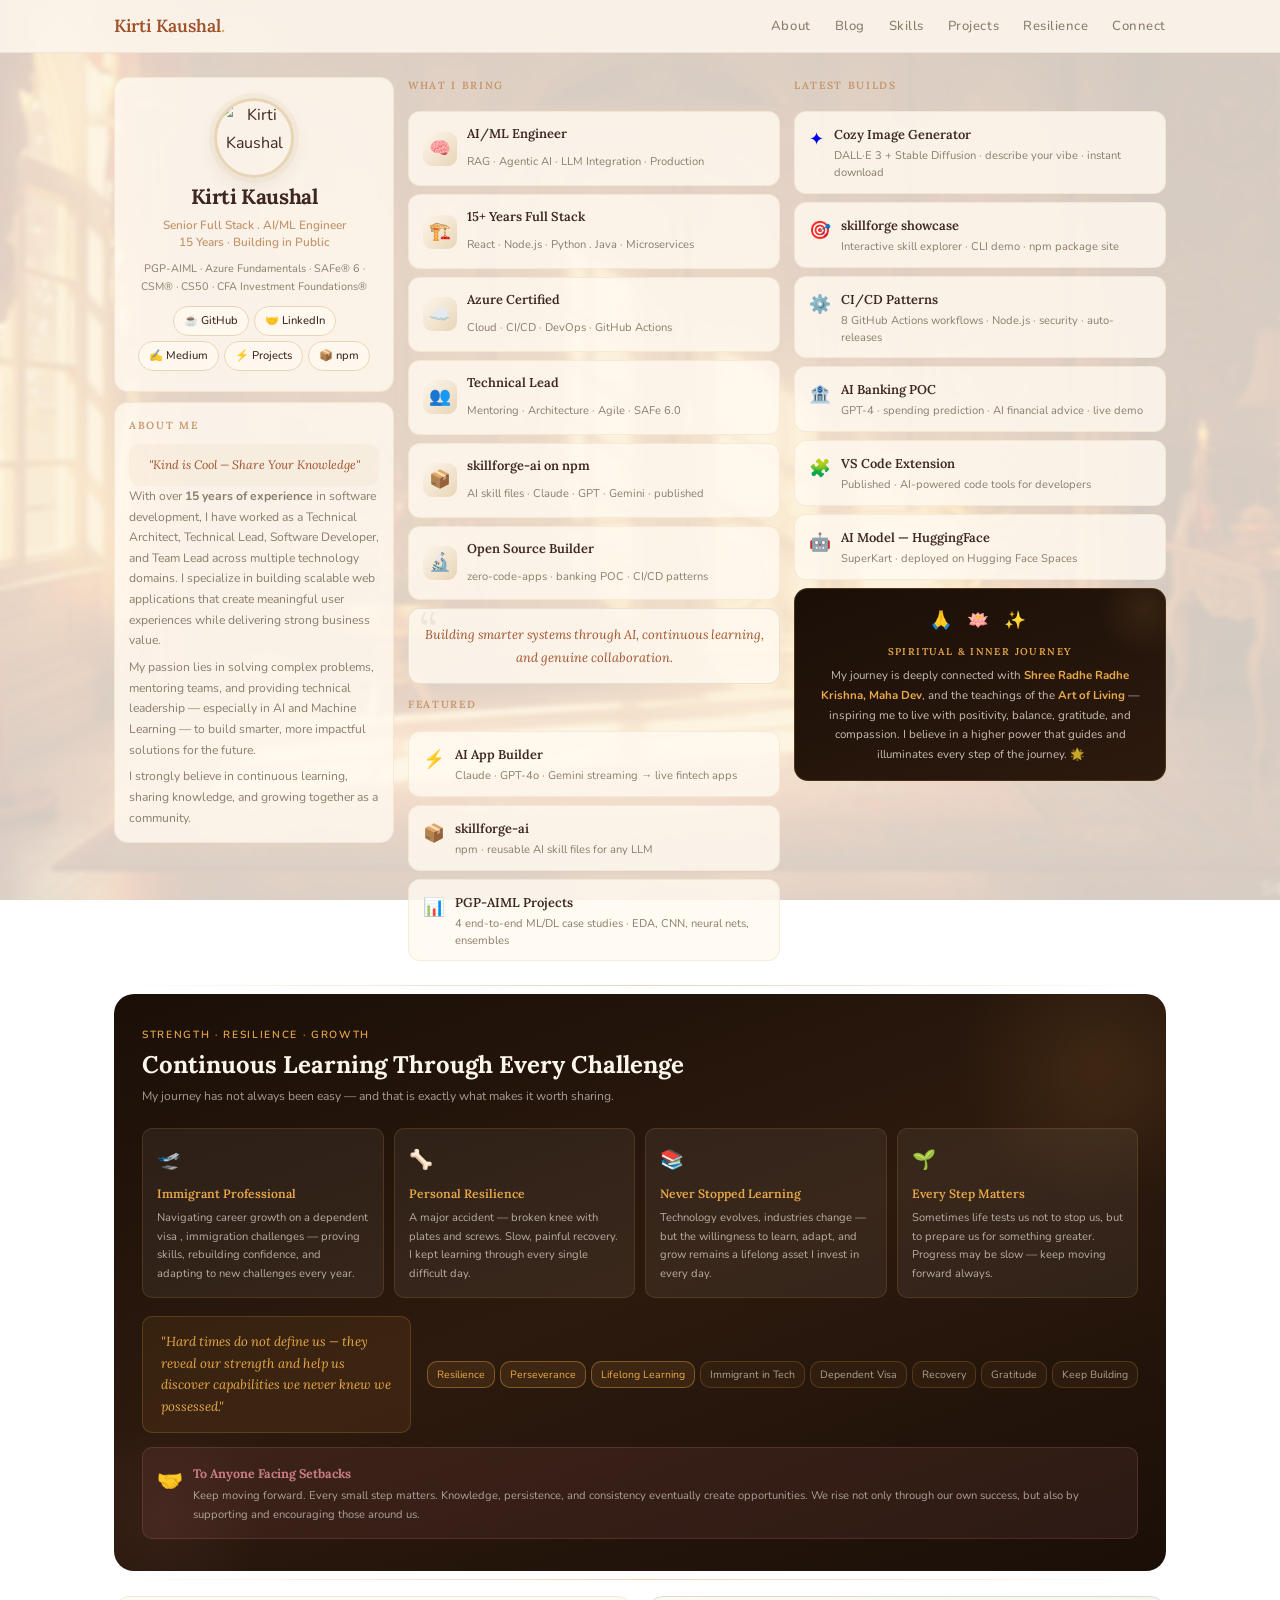
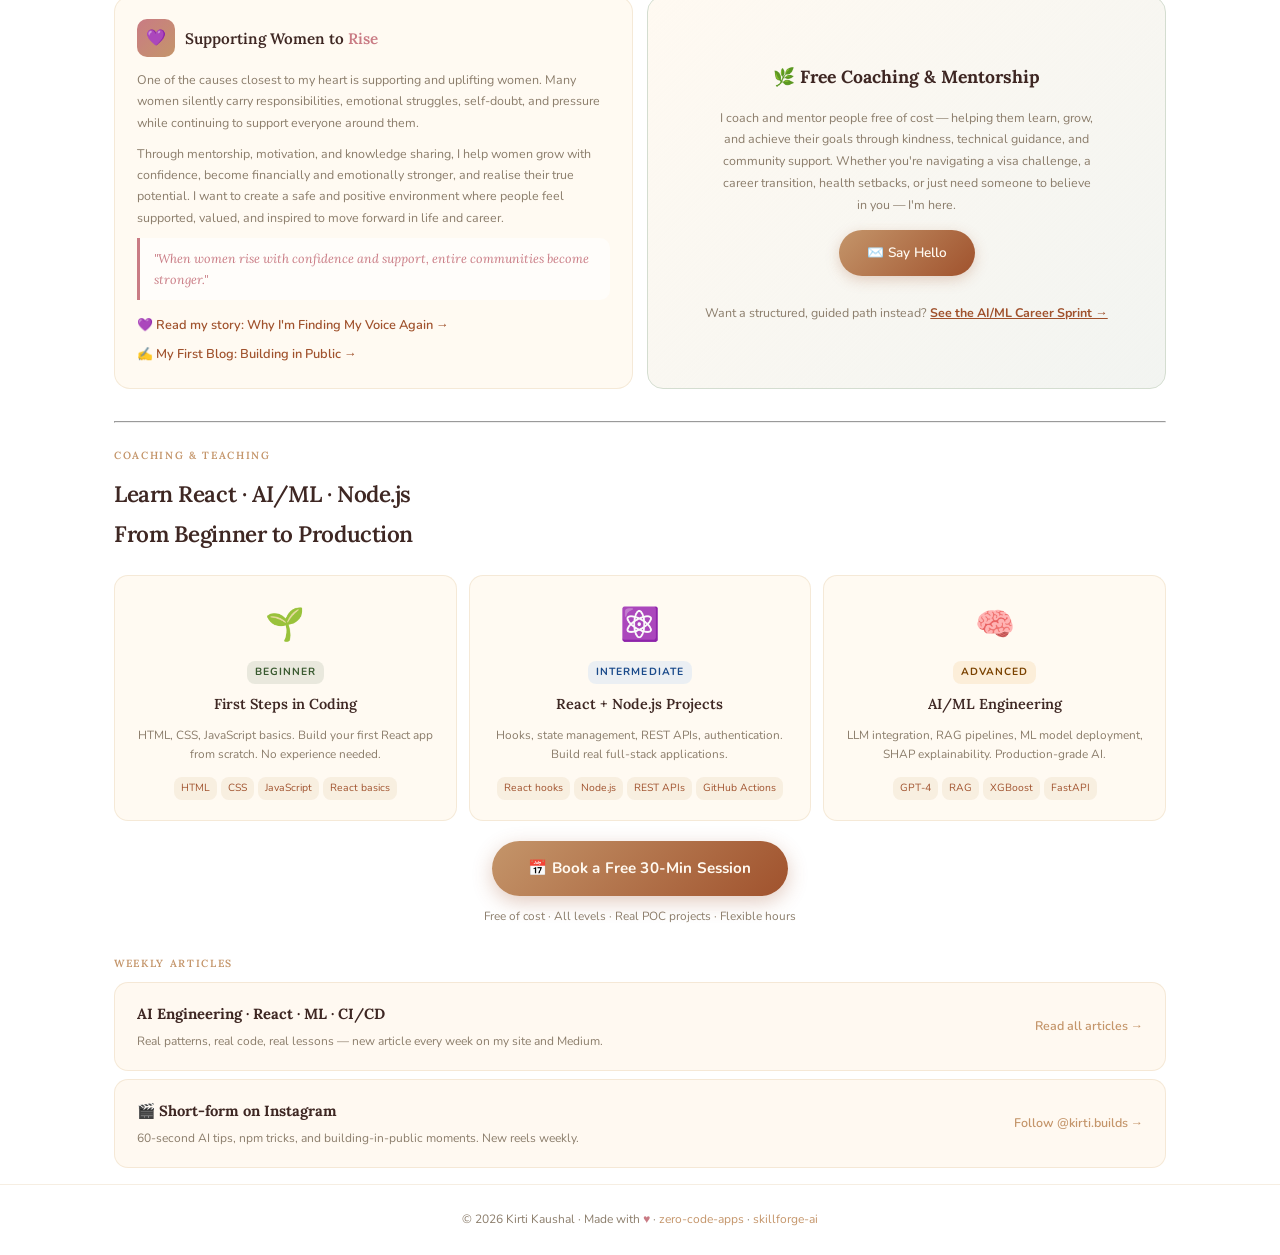
==== commit 2834d06f: "Update index.html" ====
--- a/index.html
+++ b/index.html
@@ -309,6 +309,10 @@
         <span class="picon">📦</span>
         <div><h4>skillforge-ai</h4><p>npm · reusable AI skill files for any LLM</p></div>
       </a>
+      <a href="https://github.com/kirti/PGP-AIML-Projects" target="_blank" class="project-card reveal">
+        <span class="picon">📊</span>
+        <div><h4>PGP-AIML Projects</h4><p>4 end-to-end ML/DL case studies · EDA, CNN, neural nets, ensembles</p></div>
+      </a>
     </div><!-- /col2 -->
 
     <!-- COL 3: More Projects -->
@@ -421,6 +425,10 @@
       <div class="uplift-quote">
         <p>"When women rise with confidence and support, entire communities become stronger."</p>
       </div>
+      <div style="margin-top:14px;display:flex;flex-direction:column;gap:6px;">
+        <a href="/blog/finding-my-voice.html" style="font-size:0.8rem;font-weight:600;color:var(--cinnamon);text-decoration:none;">💜 Read my story: Why I'm Finding My Voice Again →</a>
+        <a href="/blog/building-in-public.html" style="font-size:0.8rem;font-weight:600;color:var(--cinnamon);text-decoration:none;">✍️ My First Blog: Building in Public →</a>
+      </div>
     </div>
 
     <!-- RIGHT: Connect -->
@@ -428,6 +436,7 @@
       <h3>🌿 Free Coaching &amp; Mentorship</h3>
       <p>I coach and mentor people free of cost — helping them learn, grow, and achieve their goals through kindness, technical guidance, and community support. Whether you're navigating a visa challenge, a career transition, health setbacks, or just need someone to believe in you — I'm here.</p>
       <a href="mailto:kirtikau@gmail.com" class="btn-cozy">✉️ Say Hello</a>
+      <div style="margin-top:12px;font-size:0.78rem;color:var(--warm-gray);">Want a structured, guided path instead? <a href="/ai-ml-career-sprint.html" style="color:var(--cinnamon);font-weight:700;">See the AI/ML Career Sprint →</a></div>
     </div>
 
   </div><!-- /bottom-grid -->
